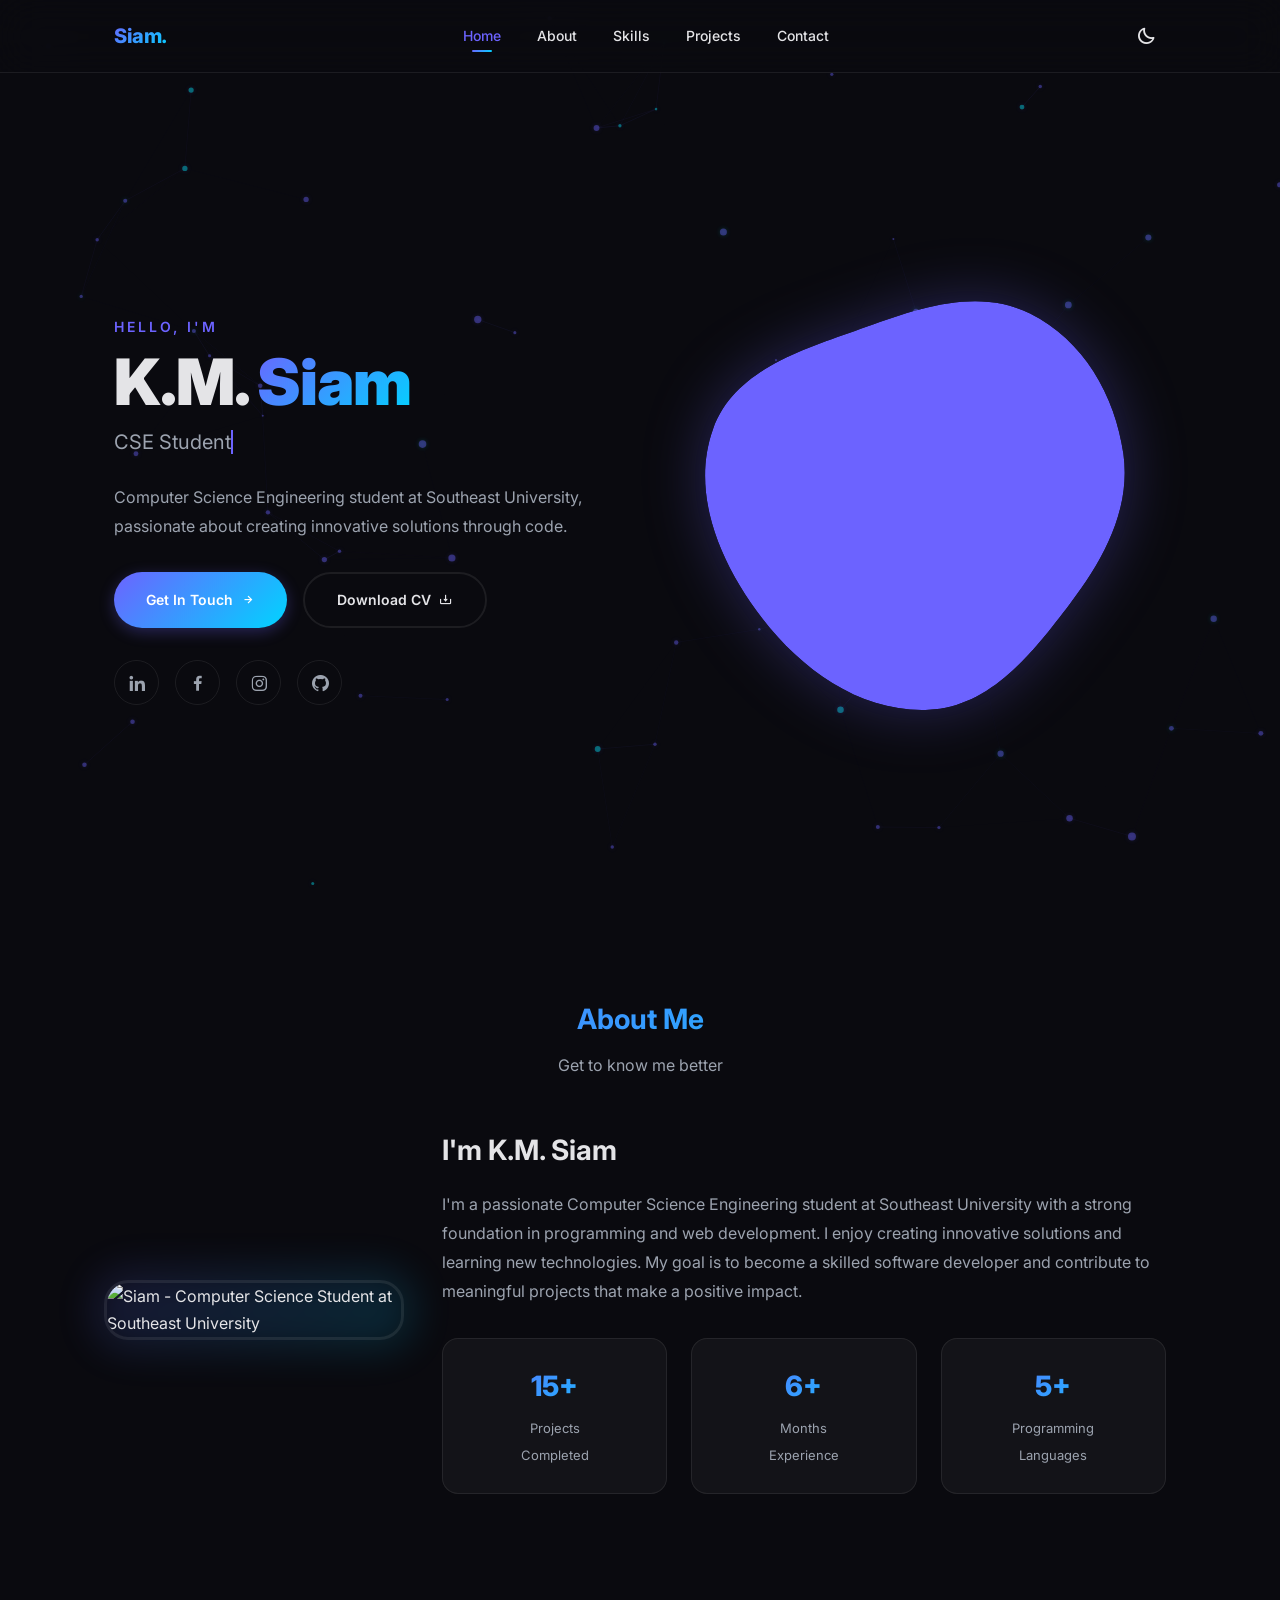
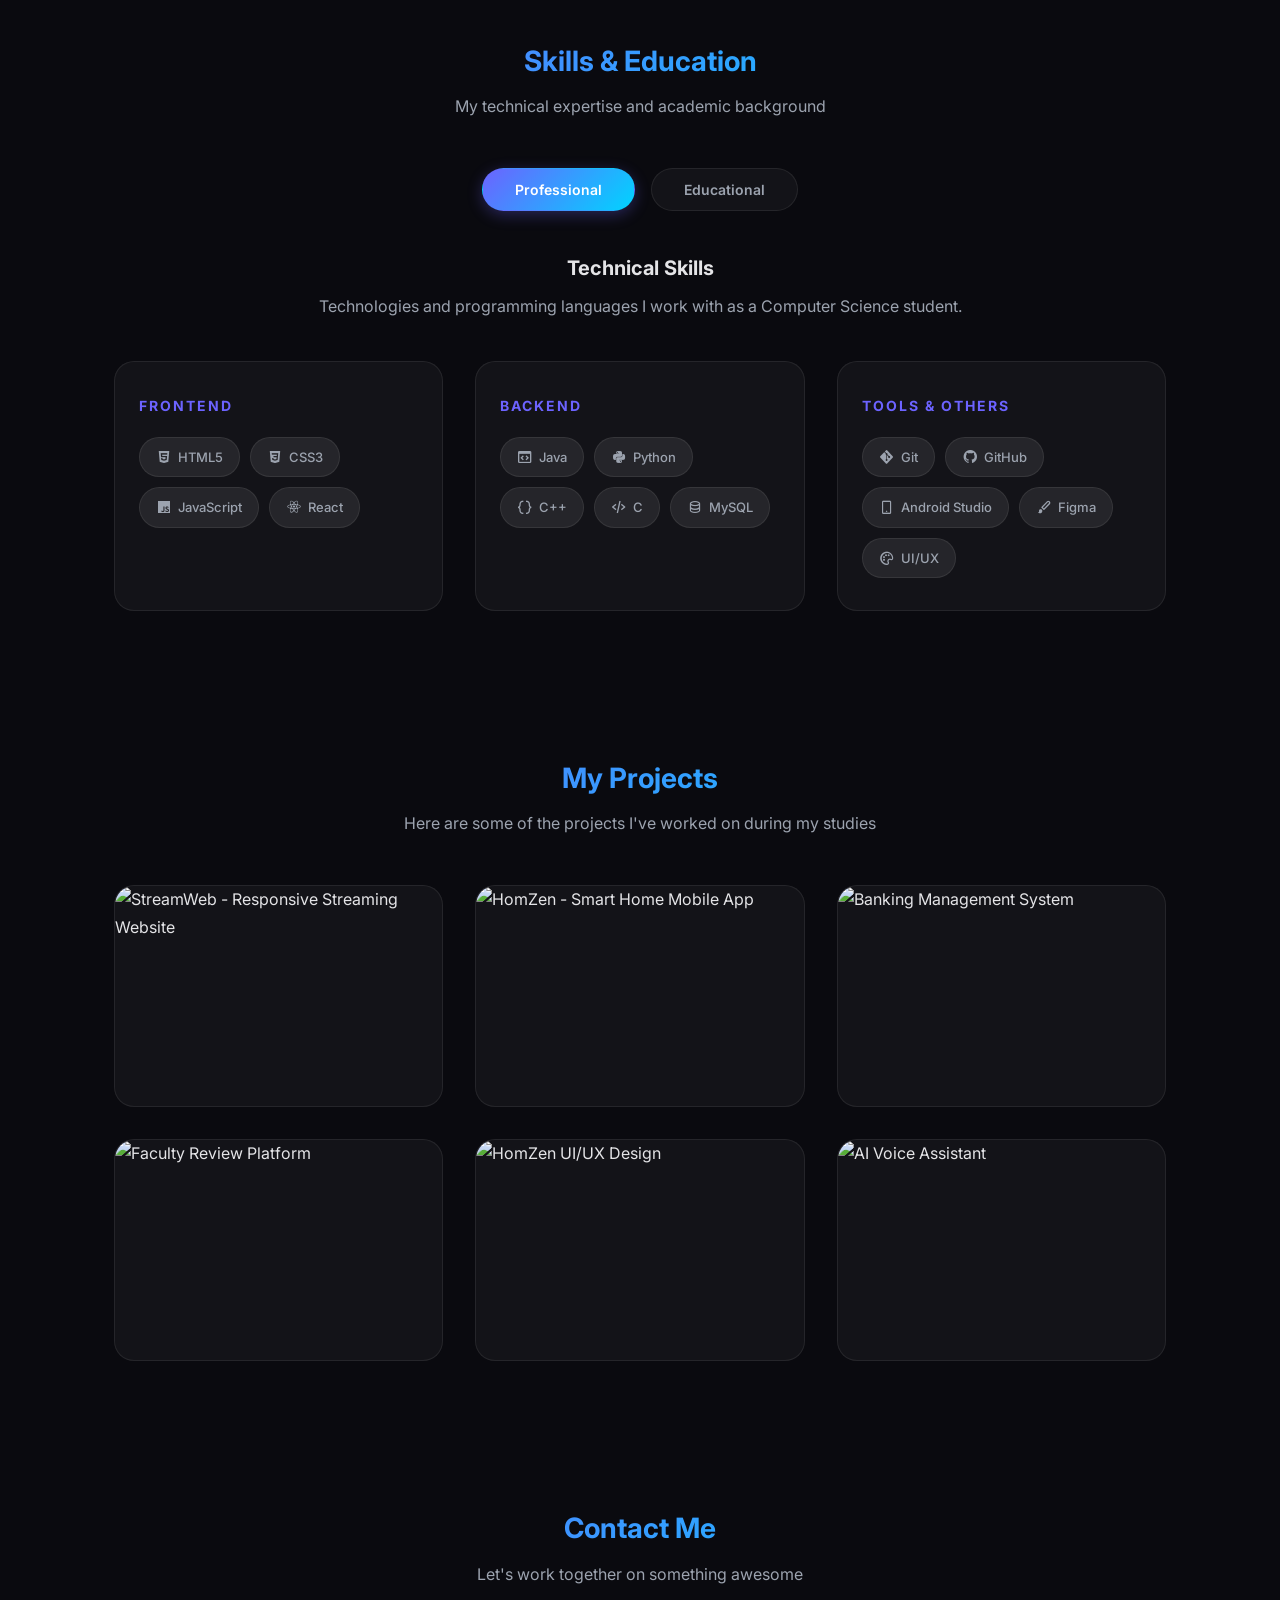
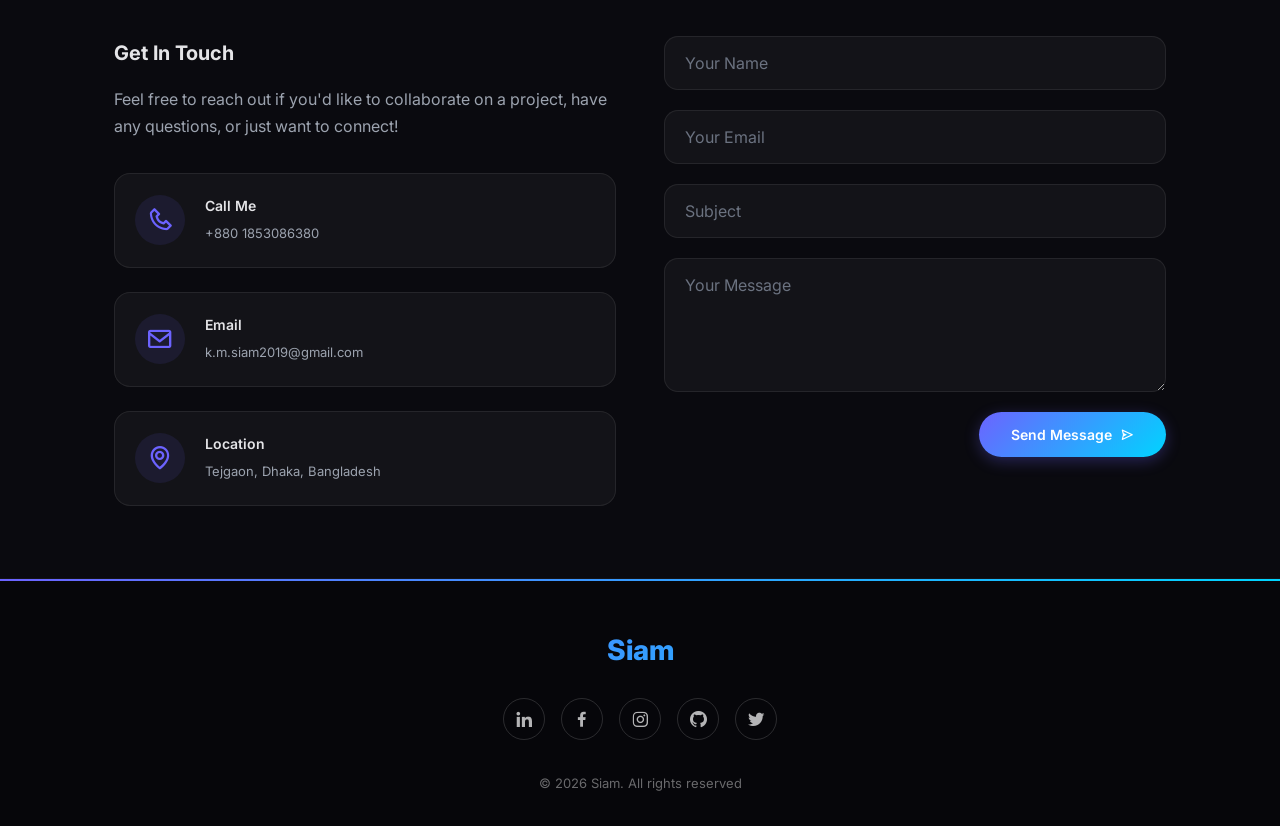
==== index.html @ 66463bcc "add the resume" ====
<!DOCTYPE html>
<html lang="en" data-theme="dark">
    <head>
        <meta charset="UTF-8">
        <meta name="viewport" content="width=device-width, initial-scale=1.0">
        <meta name="description" content="K.M. Siam - Computer Science Engineering student at Southeast University. Passionate about web development, programming, and creating innovative solutions.">
        <meta name="keywords" content="K.M. Siam, siam, Siam, KMSaim, kmsiam, km siam, k.m.siam, Computer Science, Web Developer, Student, Southeast University, Programming, Java, Python, JavaScript">
        <meta name="author" content="K.M. Siam">
        
        <!-- Open Graph Meta Tags -->
        <meta property="og:title" content="K.M. Siam - CSE Student & Web Developer Portfolio">
        <meta property="og:description" content="Computer Science Engineering student passionate about web development and programming">
        <meta property="og:type" content="website">
        
        <!-- Favicon -->
        <link rel="icon" type="image/x-icon" href="assets/img/favicon.ico">

        <link rel="stylesheet" href="assets/css/styles.css">

        <!-- =====BOX ICONS===== -->
        <link href='https://cdn.jsdelivr.net/npm/boxicons@2.0.5/css/boxicons.min.css' rel='stylesheet'>

        <title>K.M. Siam | Portfolio</title>
    </head>
    <body>
        <!--===== PRELOADER =====-->
        <div class="preloader" id="preloader">
            <div class="preloader__spinner"></div>
        </div>

        <!--===== PARTICLE BACKGROUND =====-->
        <canvas id="particles-canvas"></canvas>

        <!--===== HEADER =====-->
        <header class="l-header" id="header">
            <nav class="nav">
                <a href="#" class="nav__logo">Siam.</a>

                <div class="nav__menu" id="nav-menu">
                    <ul class="nav__list">
                        <li class="nav__item"><a href="#home" class="nav__link active-link">Home</a></li>
                        <li class="nav__item"><a href="#about" class="nav__link">About</a></li>
                        <li class="nav__item"><a href="#skills" class="nav__link">Skills</a></li>
                        <li class="nav__item"><a href="#work" class="nav__link">Projects</a></li>
                        <li class="nav__item"><a href="#contact" class="nav__link">Contact</a></li>
                    </ul>
                </div>

                <div class="nav__actions">
                    <button class="nav__theme-toggle" id="theme-toggle" aria-label="Toggle theme">
                        <i class='bx bx-moon' id="theme-icon"></i>
                    </button>
                    <div class="nav__toggle" id="nav-toggle">
                        <i class='bx bx-menu'></i>
                    </div>
                </div>
            </nav>
        </header>

        <main class="l-main">
            <!--===== HOME =====-->
            <section class="home" id="home">
                <div class="home__container">
                    <div class="home__data">
                        <span class="home__greeting">Hello, I'm</span>
                        <h1 class="home__title">K.M. <span class="home__title-color">Siam</span></h1>
                        <div class="home__typing-wrapper">
                            <span class="home__typing-text" id="typing-text"></span>
                        </div>
                        <p class="home__subtitle">Computer Science Engineering student at Southeast University, passionate about creating innovative solutions through code.</p>
                        
                        <div class="home__buttons">
                            <a href="#contact" class="button button--primary">Get In Touch <i class='bx bx-right-arrow-alt'></i></a>
                            <a href="assets/pdf/K.M.Siam_CV.pdf" class="button button--ghost" download>Download CV <i class='bx bx-download'></i></a>
                        </div>

                        <div class="home__social">
                            <a href="https://www.linkedin.com/in/km-siam-973723291/" target="_blank" rel="noopener noreferrer" class="home__social-icon" aria-label="LinkedIn"><i class='bx bxl-linkedin'></i></a>
                            <a href="https://www.facebook.com/share/1HGp73rfXc/" target="_blank" rel="noopener noreferrer" class="home__social-icon" aria-label="Facebook"><i class='bx bxl-facebook'></i></a>
                            <a href="https://www.instagram.com/k.m.siam15?igsh=bzZtbXlmZGlpeDF3" target="_blank" rel="noopener noreferrer" class="home__social-icon" aria-label="Instagram"><i class='bx bxl-instagram'></i></a>
                            <a href="https://github.com/KMSiam" target="_blank" rel="noopener noreferrer" class="home__social-icon" aria-label="GitHub"><i class='bx bxl-github'></i></a>
                        </div>
                    </div>

                    <div class="home__img">
                        <svg class="home__blob" viewBox="0 0 479 467" xmlns="http://www.w3.org/2000/svg" xmlns:xlink="http://www.w3.org/1999/xlink">
                            <mask id="mask0" mask-type="alpha">
                                <path d="M9.19024 145.964C34.0253 76.5814 114.865 54.7299 184.111 29.4823C245.804 6.98884 311.86 -14.9503 370.735 14.143C431.207 44.026 467.948 107.508 477.191 174.311C485.897 237.229 454.931 294.377 416.506 344.954C373.74 401.245 326.068 462.801 255.442 466.189C179.416 469.835 111.552 422.137 65.1576 361.805C17.4835 299.81 -17.1617 219.583 9.19024 145.964Z"/>
                            </mask>
                            <g mask="url(#mask0)">
                                <path d="M9.19024 145.964C34.0253 76.5814 114.865 54.7299 184.111 29.4823C245.804 6.98884 311.86 -14.9503 370.735 14.143C431.207 44.026 467.948 107.508 477.191 174.311C485.897 237.229 454.931 294.377 416.506 344.954C373.74 401.245 326.068 462.801 255.442 466.189C179.416 469.835 111.552 422.137 65.1576 361.805C17.4835 299.81 -17.1617 219.583 9.19024 145.964Z"/>
                                <image class="home__blob-img" x="50" y="60" href="assets/img/perfil.png"/>
                            </g>
                        </svg>
                    </div>
                </div>
            </section>

            <!--===== ABOUT =====-->
            <section class="about section" id="about">
                <div class="container">
                    <h2 class="section-title reveal">About Me</h2>
                    <p class="section-subtitle reveal">Get to know me better</p>

                    <div class="about__container">
                        <div class="about__img-wrapper reveal">
                            <img src="assets/img/about.jpg" alt="Siam - Computer Science Student at Southeast University">
                        </div>
                        
                        <div class="about__content reveal">
                            <h2 class="about__subtitle">I'm K.M. Siam</h2>
                            <p class="about__text">I'm a passionate Computer Science Engineering student at Southeast University with a strong foundation in programming and web development. I enjoy creating innovative solutions and learning new technologies. My goal is to become a skilled software developer and contribute to meaningful projects that make a positive impact.</p>
                            
                            <div class="about__info">
                                <div class="about__info-item">
                                    <span class="about__info-title" data-count="15">0</span>
                                    <span class="about__info-name">Projects<br>Completed</span>
                                </div>
                                <div class="about__info-item">
                                    <span class="about__info-title" data-count="6">0</span>
                                    <span class="about__info-name">Months<br>Experience</span>
                                </div>
                                <div class="about__info-item">
                                    <span class="about__info-title" data-count="5">0</span>
                                    <span class="about__info-name">Programming<br>Languages</span>
                                </div>
                            </div>
                        </div>                                   
                    </div>
                </div>
            </section>

            <!--===== SKILLS =====-->
            <section class="skills section" id="skills">
                <div class="container">
                    <h2 class="section-title reveal">Skills & Education</h2>
                    <p class="section-subtitle reveal">My technical expertise and academic background</p>

                    <div class="skills__tabs reveal">
                        <button class="skills__tab-button active" data-target="skills-content">Professional</button>
                        <button class="skills__tab-button" data-target="education-content">Educational</button>
                    </div>

                    <div class="skills__container">
                        <div id="skills-content" class="skills__content active">
                            <h3 class="skills__subtitle">Technical Skills</h3>
                            <p class="skills__text">Technologies and programming languages I work with as a Computer Science student.</p>
                            
                            <div class="skills__grid">
                                <div class="skills__category">
                                    <h3 class="skills__category-title">Frontend</h3>
                                    <div class="skills__list">
                                        <span class="skills__item"><i class='bx bxl-html5'></i>HTML5</span>
                                        <span class="skills__item"><i class='bx bxl-css3'></i>CSS3</span>
                                        <span class="skills__item"><i class='bx bxl-javascript'></i>JavaScript</span>
                                        <span class="skills__item"><i class='bx bxl-react'></i>React</span>
                                    </div>
                                </div>
                                
                                <div class="skills__category">
                                    <h3 class="skills__category-title">Backend</h3>
                                    <div class="skills__list">
                                        <span class="skills__item"><i class='bx bx-code-block'></i>Java</span>
                                        <span class="skills__item"><i class='bx bxl-python'></i>Python</span>
                                        <span class="skills__item"><i class='bx bx-code-curly'></i>C++</span>
                                        <span class="skills__item"><i class='bx bx-code-alt'></i>C</span>
                                        <span class="skills__item"><i class='bx bx-data'></i>MySQL</span>
                                    </div>
                                </div>
                                
                                <div class="skills__category">
                                    <h3 class="skills__category-title">Tools & Others</h3>
                                    <div class="skills__list">
                                        <span class="skills__item"><i class='bx bxl-git'></i>Git</span>
                                        <span class="skills__item"><i class='bx bxl-github'></i>GitHub</span>
                                        <span class="skills__item"><i class='bx bx-mobile-alt'></i>Android Studio</span>
                                        <span class="skills__item"><i class='bx bxs-paint'></i>Figma</span>
                                        <span class="skills__item"><i class='bx bx-palette'></i>UI/UX</span>
                                    </div>
                                </div>
                            </div>
                        </div>

                        <div id="education-content" class="skills__content">
                            <h3 class="skills__subtitle">Academic Excellence</h3>
                            <p class="skills__text">Educational achievements and academic milestones in Computer Science and Engineering.</p>
                            
                            <div class="education__content">
                                <h3 class="education__title">Bachelor of Science in Computer Science & Engineering</h3>
                                <span class="education__studies">Southeast University, Dhaka</span>
                                <span class="education__year">2023 - Present (Expected 2027)</span>
                                <p class="education__description">Pursuing comprehensive education in software engineering, algorithms, data structures, database systems, and artificial intelligence. Maintaining strong academic performance while actively engaging in programming competitions, hackathons, and collaborative software development projects. Specialized coursework includes Object-Oriented Programming, Web Technologies, Software Engineering, and Computer Networks.</p>
                            </div>
                            
                            <div class="education__content">
                                <h3 class="education__title">Higher Secondary School Certificate</h3>
                                <span class="education__studies">Barishal City College, Barishal</span>
                                <span class="education__year">2021 - 2022</span>
                                <p class="education__description">Successfully completed higher secondary education with distinction in Science Group, achieving excellent grades in Mathematics, Physics, and Chemistry. This strong foundation in analytical thinking and problem-solving prepared me for advanced studies in Computer Science and Engineering.</p>
                            </div>
                        </div>
                    </div>
                </div>
            </section>

            <!--===== PROJECTS =====-->
            <section class="work section" id="work">
                <div class="container">
                    <h2 class="section-title reveal">My Projects</h2>
                    <p class="section-subtitle reveal">Here are some of the projects I've worked on during my studies</p>

                    <div class="work__container">
                        <a href="https://kmsiam.github.io/StreamWeb/" target="_blank" rel="noopener noreferrer" class="work__card reveal">
                            <img src="https://res.cloudinary.com/dxqqwmklh/image/upload/v1774888632/StreamWeb_tgvvdk.png" alt="StreamWeb - Responsive Streaming Website" class="work__card-img">
                            <div class="work__card-overlay">
                                <h3 class="work__card-title">StreamWeb</h3>
                                <p class="work__card-desc">Responsive streaming website with modern UI</p>
                                <div class="work__card-tags">
                                    <span class="work__card-tag">HTML</span>
                                    <span class="work__card-tag">CSS</span>
                                    <span class="work__card-tag">JavaScript</span>
                                </div>
                            </div>
                        </a>

                        <a href="https://github.com/KMSiam/HomZen" target="_blank" rel="noopener noreferrer" class="work__card reveal">
                            <img src="https://res.cloudinary.com/dxqqwmklh/image/upload/v1774886628/HomZen_nd3cmw.png" alt="HomZen - Smart Home Mobile App" class="work__card-img">
                            <div class="work__card-overlay">
                                <h3 class="work__card-title">HomZen</h3>
                                <p class="work__card-desc">Smart home automation mobile application</p>
                                <div class="work__card-tags">
                                    <span class="work__card-tag">Android</span>
                                    <span class="work__card-tag">Java</span>
                                </div>
                            </div>
                        </a>

                        <a href="https://github.com/KMSiam/Banking-system-" target="_blank" rel="noopener noreferrer" class="work__card reveal">
                            <img src="https://res.cloudinary.com/dxqqwmklh/image/upload/v1774889377/MobileBanking_kb0ngz.png" alt="Banking Management System" class="work__card-img">
                            <div class="work__card-overlay">
                                <h3 class="work__card-title">Banking System</h3>
                                <p class="work__card-desc">Mobile banking management system</p>
                                <div class="work__card-tags">
                                    <span class="work__card-tag">Java</span>
                                    <span class="work__card-tag">OOP</span>
                                </div>
                            </div>
                        </a>

                        <a href="https://facultyreview-bd.vercel.app/" target="_blank" rel="noopener noreferrer" class="work__card reveal">
                            <img src="https://res.cloudinary.com/dxqqwmklh/image/upload/v1774890008/FacultyReview_l7uds9.png" alt="Faculty Review Platform" class="work__card-img">
                            <div class="work__card-overlay">
                                <h3 class="work__card-title">Faculty Review</h3>
                                <p class="work__card-desc">Full-stack faculty review platform</p>
                                <div class="work__card-tags">
                                    <span class="work__card-tag">React</span>
                                    <span class="work__card-tag">Node.js</span>
                                    <span class="work__card-tag">MongoDB</span>
                                </div>
                            </div>
                        </a>

                        <a href="https://www.figma.com/community/file/1565414662140521763" target="_blank" rel="noopener noreferrer" class="work__card reveal">
                            <img src="https://res.cloudinary.com/dxqqwmklh/image/upload/v1774890397/HomZenFigma_gkylrm.png" alt="HomZen UI/UX Design" class="work__card-img">
                            <div class="work__card-overlay">
                                <h3 class="work__card-title">HomZen UI Design</h3>
                                <p class="work__card-desc">Complete UI/UX design for HomZen app</p>
                                <div class="work__card-tags">
                                    <span class="work__card-tag">Figma</span>
                                    <span class="work__card-tag">UI/UX</span>
                                </div>
                            </div>
                        </a>

                        <a href="https://github.com/KMSiam/Local-Voice-Assistant" target="_blank" rel="noopener noreferrer" class="work__card reveal">
                            <img src="https://res.cloudinary.com/dxqqwmklh/image/upload/v1774890624/AIVoiceAssistant_pujama.jpg" alt="AI Voice Assistant" class="work__card-img">
                            <div class="work__card-overlay">
                                <h3 class="work__card-title">AI Voice Assistant</h3>
                                <p class="work__card-desc">Local AI-powered voice assistant</p>
                                <div class="work__card-tags">
                                    <span class="work__card-tag">Python</span>
                                    <span class="work__card-tag">AI</span>
                                </div>
                            </div>
                        </a>
                    </div>
                </div>
            </section>

            <!--===== CONTACT =====-->
            <section class="contact section" id="contact">
                <div class="container">
                    <h2 class="section-title reveal">Contact Me</h2>
                    <p class="section-subtitle reveal">Let's work together on something awesome</p>

                    <div class="contact__container">
                        <div class="reveal">
                            <h3 class="contact__subtitle">Get In Touch</h3>
                            <p class="contact__text">Feel free to reach out if you'd like to collaborate on a project, have any questions, or just want to connect!</p>
                            
                            <div class="contact__information">
                                <div class="contact__info-item">
                                    <div class="contact__icon-box">
                                        <i class='bx bx-phone contact__icon'></i>
                                    </div>
                                    <div>
                                        <h4 class="contact__info-title">Call Me</h4>
                                        <span class="contact__info-subtitle">+880 1853086380</span>
                                    </div>
                                </div>
                                
                                <div class="contact__info-item">
                                    <div class="contact__icon-box">
                                        <i class='bx bx-envelope contact__icon'></i>
                                    </div>
                                    <div>
                                        <h4 class="contact__info-title">Email</h4>
                                        <span class="contact__info-subtitle">k.m.siam2019@gmail.com</span>
                                    </div>
                                </div>
                    
                                <div class="contact__info-item">
                                    <div class="contact__icon-box">
                                        <i class='bx bx-map contact__icon'></i>
                                    </div>
                                    <div>
                                        <h4 class="contact__info-title">Location</h4>
                                        <span class="contact__info-subtitle">Tejgaon, Dhaka, Bangladesh</span>
                                    </div>
                                </div>
                            </div>
                        </div>
                        
                        <form action="https://formspree.io/f/xovkboye" method="POST" class="contact__form reveal">
                            <input type="text" name="name" placeholder="Your Name" class="contact__input" required>
                            <input type="email" name="email" placeholder="Your Email" class="contact__input" required>
                            <input type="text" name="subject" placeholder="Subject" class="contact__input" required>
                            <textarea name="message" rows="5" placeholder="Your Message" class="contact__input" required></textarea>
                            <button type="submit" class="contact__button button button--primary">Send Message <i class='bx bx-send'></i></button>
                        </form>
                    </div>
                </div>
            </section>
        </main>

        <!--===== FOOTER =====-->
        <footer class="footer">
            <div class="container">
                <p class="footer__title">Siam</p>
                <div class="footer__social">
                    <a href="https://www.linkedin.com/in/km-siam-973723291/" target="_blank" rel="noopener noreferrer" class="footer__icon" aria-label="LinkedIn"><i class='bx bxl-linkedin'></i></a>
                    <a href="https://www.facebook.com/share/1HGp73rfXc/" target="_blank" rel="noopener noreferrer" class="footer__icon" aria-label="Facebook"><i class='bx bxl-facebook'></i></a>
                    <a href="https://www.instagram.com/k.m.siam15?igsh=bzZtbXlmZGlpeDF3" target="_blank" rel="noopener noreferrer" class="footer__icon" aria-label="Instagram"><i class='bx bxl-instagram'></i></a>
                    <a href="https://github.com/KMSiam" target="_blank" rel="noopener noreferrer" class="footer__icon" aria-label="GitHub"><i class='bx bxl-github'></i></a>
                    <a href="https://x.com/KMSiam15?t=6vihQMC3jS92u46eRVLMtg&s=09" target="_blank" rel="noopener noreferrer" class="footer__icon" aria-label="Twitter"><i class='bx bxl-twitter'></i></a>
                </div>
                <p class="footer__copy">&#169; 2026 Siam. All rights reserved</p>
            </div>
        </footer>

        <!--===== SCROLL TO TOP =====-->
        <button class="scroll-top" id="scroll-top" aria-label="Scroll to top">
            <i class='bx bx-up-arrow-alt'></i>
        </button>

        <!--===== MAIN JS =====-->
        <script src="assets/js/main.js"></script>
    </body>
</html>
---- assets/css/styles.css ----
/*===== GOOGLE FONTS =====*/
@import url("https://fonts.googleapis.com/css2?family=Inter:wght@300;400;500;600;700;800;900&display=swap");

/*===== VARIABLES CSS =====*/
:root {
  --header-height: 3.5rem;

  /* ===== Dark Theme (Default) ===== */
  --bg-primary: #0a0a0f;
  --bg-secondary: #12121a;
  --bg-card: rgba(255, 255, 255, 0.04);
  --bg-card-hover: rgba(255, 255, 255, 0.08);
  --bg-input: rgba(255, 255, 255, 0.06);
  --border-color: rgba(255, 255, 255, 0.08);
  --border-color-hover: rgba(108, 99, 255, 0.4);

  --text-primary: #e4e4e7;
  --text-secondary: #9ca3af;
  --text-muted: #6b7280;

  --accent-primary: #6c63ff;
  --accent-primary-rgb: 108, 99, 255;
  --accent-secondary: #00d4ff;
  --accent-secondary-rgb: 0, 212, 255;
  --accent-gradient: linear-gradient(135deg, #6c63ff 0%, #00d4ff 100%);

  --header-bg: rgba(10, 10, 15, 0.8);
  --shadow-card: 0 8px 32px rgba(0, 0, 0, 0.3);
  --shadow-glow: 0 0 20px rgba(108, 99, 255, 0.15);
  --nav-link-color: #e4e4e7;
  --footer-bg: #06060a;

  /* ===== Typography ===== */
  --body-font: "Inter", sans-serif;
  --big-font-size: 2.5rem;
  --h1-font-size: 2rem;
  --h2-font-size: 1.5rem;
  --h3-font-size: 1.125rem;
  --normal-font-size: 0.938rem;
  --small-font-size: 0.813rem;
  --smaller-font-size: 0.75rem;

  /* ===== Spacing ===== */
  --mb-1: 0.5rem;
  --mb-2: 1rem;
  --mb-3: 1.5rem;
  --mb-4: 2rem;
  --mb-5: 2.5rem;
  --mb-6: 3rem;

  /* ===== Z-index ===== */
  --z-back: -10;
  --z-fixed: 100;
  --z-modal: 200;
}

/* ===== Light Theme ===== */
[data-theme="light"] {
  --bg-primary: #f8f9fc;
  --bg-secondary: #ffffff;
  --bg-card: rgba(0, 0, 0, 0.03);
  --bg-card-hover: rgba(0, 0, 0, 0.06);
  --bg-input: rgba(0, 0, 0, 0.04);
  --border-color: rgba(0, 0, 0, 0.08);
  --border-color-hover: rgba(108, 99, 255, 0.3);

  --text-primary: #1a1a2e;
  --text-secondary: #4b5563;
  --text-muted: #9ca3af;

  --header-bg: rgba(248, 249, 252, 0.85);
  --shadow-card: 0 8px 32px rgba(0, 0, 0, 0.08);
  --shadow-glow: 0 0 20px rgba(108, 99, 255, 0.1);
  --nav-link-color: #1a1a2e;
  --footer-bg: #1a1a2e;
}

@media screen and (min-width: 968px) {
  :root {
    --big-font-size: 4rem;
    --h1-font-size: 2.5rem;
    --h2-font-size: 1.75rem;
    --h3-font-size: 1.25rem;
    --normal-font-size: 1rem;
    --small-font-size: 0.875rem;
    --smaller-font-size: 0.813rem;
  }
}

/*===== BASE =====*/
*,
*::before,
*::after {
  box-sizing: border-box;
  margin: 0;
  padding: 0;
}

html {
  scroll-behavior: smooth;
}

body {
  font-family: var(--body-font);
  font-size: var(--normal-font-size);
  background-color: var(--bg-primary);
  color: var(--text-primary);
  line-height: 1.7;
  transition: background-color 0.4s ease, color 0.4s ease;
  overflow-x: hidden;
}

h1, h2, h3, h4, p {
  margin: 0;
}

ul {
  margin: 0;
  padding: 0;
  list-style: none;
}

a {
  text-decoration: none;
  color: inherit;
}

img {
  max-width: 100%;
  height: auto;
  display: block;
}

button {
  font-family: var(--body-font);
}

/* ===== Custom Scrollbar ===== */
::-webkit-scrollbar {
  width: 8px;
}
::-webkit-scrollbar-track {
  background: var(--bg-primary);
}
::-webkit-scrollbar-thumb {
  background: var(--accent-primary);
  border-radius: 4px;
}
::-webkit-scrollbar-thumb:hover {
  background: var(--accent-secondary);
}

/*===== PRELOADER =====*/
.preloader {
  position: fixed;
  top: 0;
  left: 0;
  width: 100%;
  height: 100%;
  background: var(--bg-primary);
  display: flex;
  align-items: center;
  justify-content: center;
  z-index: 9999;
  transition: opacity 0.6s ease, visibility 0.6s ease;
}
.preloader.loaded {
  opacity: 0;
  visibility: hidden;
}
.preloader__spinner {
  width: 50px;
  height: 50px;
  border: 3px solid var(--border-color);
  border-top-color: var(--accent-primary);
  border-radius: 50%;
  animation: spin 0.8s linear infinite;
}
@keyframes spin {
  to { transform: rotate(360deg); }
}

/*===== PARTICLE CANVAS =====*/
#particles-canvas {
  position: fixed;
  top: 0;
  left: 0;
  width: 100%;
  height: 100%;
  z-index: 0;
  pointer-events: none;
}

/*===== LAYOUT =====*/
.container {
  max-width: 1100px;
  margin: 0 auto;
  padding: 0 1.5rem;
}

.section {
  padding: 5rem 0 3rem;
  position: relative;
  z-index: 1;
}

.section-title {
  font-size: var(--h2-font-size);
  font-weight: 700;
  text-align: center;
  margin-bottom: 0.5rem;
  background: var(--accent-gradient);
  -webkit-background-clip: text;
  -webkit-text-fill-color: transparent;
  background-clip: text;
}

.section-subtitle {
  text-align: center;
  color: var(--text-secondary);
  font-size: var(--normal-font-size);
  margin-bottom: var(--mb-6);
}

/*===== HEADER =====*/
.l-header {
  width: 100%;
  position: fixed;
  top: 0;
  left: 0;
  z-index: var(--z-fixed);
  background: var(--header-bg);
  backdrop-filter: blur(20px);
  -webkit-backdrop-filter: blur(20px);
  border-bottom: 1px solid var(--border-color);
  transition: background 0.4s ease, border-color 0.4s ease, box-shadow 0.4s ease;
}
.l-header.scroll-header {
  box-shadow: var(--shadow-card);
}

.nav {
  height: var(--header-height);
  display: flex;
  justify-content: space-between;
  align-items: center;
  max-width: 1100px;
  margin: 0 auto;
  padding: 0 1.5rem;
}

.nav__logo {
  font-size: 1.25rem;
  font-weight: 800;
  background: var(--accent-gradient);
  -webkit-background-clip: text;
  -webkit-text-fill-color: transparent;
  background-clip: text;
  letter-spacing: -0.5px;
}

.nav__actions {
  display: flex;
  align-items: center;
  gap: 0.5rem;
}

.nav__theme-toggle {
  background: none;
  border: none;
  color: var(--text-primary);
  font-size: 1.25rem;
  cursor: pointer;
  width: 40px;
  height: 40px;
  display: flex;
  align-items: center;
  justify-content: center;
  border-radius: 50%;
  transition: all 0.3s ease;
}
.nav__theme-toggle:hover {
  background: var(--bg-card-hover);
  color: var(--accent-primary);
}

.nav__toggle {
  color: var(--text-primary);
  font-size: 1.5rem;
  cursor: pointer;
  display: none;
  width: 40px;
  height: 40px;
  align-items: center;
  justify-content: center;
  border-radius: 50%;
  transition: all 0.3s ease;
}
.nav__toggle:hover {
  background: var(--bg-card-hover);
}

@media screen and (max-width: 767px) {
  .nav__toggle {
    display: flex;
  }
  .nav__menu {
    position: fixed;
    top: 0;
    right: -100%;
    width: 75%;
    max-width: 320px;
    height: 100vh;
    padding: 5rem 2rem 2rem;
    background: var(--bg-secondary);
    border-left: 1px solid var(--border-color);
    backdrop-filter: blur(20px);
    -webkit-backdrop-filter: blur(20px);
    transition: right 0.4s cubic-bezier(0.4, 0, 0.2, 1);
    z-index: var(--z-modal);
    box-shadow: -10px 0 40px rgba(0, 0, 0, 0.3);
  }
  .nav__menu.show {
    right: 0;
  }
  .nav__item {
    margin-bottom: var(--mb-4);
  }
  .nav__link {
    font-size: 1.1rem;
  }

  /* Overlay when menu is open */
  .nav__menu::before {
    content: '';
    position: fixed;
    top: 0;
    left: -100vw;
    width: 100vw;
    height: 100vh;
    background: rgba(0,0,0,0.5);
    opacity: 0;
    transition: opacity 0.4s ease;
    pointer-events: none;
  }
  .nav__menu.show::before {
    opacity: 1;
    pointer-events: auto;
  }
}

.nav__list {
  display: flex;
  gap: 0.25rem;
}

@media screen and (max-width: 767px) {
  .nav__list {
    flex-direction: column;
    gap: 0;
  }
}

.nav__link {
  color: var(--nav-link-color);
  font-weight: 500;
  font-size: var(--small-font-size);
  padding: 0.5rem 1rem;
  border-radius: 0.5rem;
  transition: all 0.3s ease;
  position: relative;
}
.nav__link:hover,
.nav__link.active-link {
  color: var(--accent-primary);
}

.nav__link.active-link::after {
  content: '';
  position: absolute;
  bottom: 0;
  left: 50%;
  transform: translateX(-50%);
  width: 20px;
  height: 2px;
  background: var(--accent-gradient);
  border-radius: 1px;
}

@media screen and (max-width: 767px) {
  .nav__link.active-link::after {
    left: 1rem;
    transform: none;
    bottom: auto;
    top: 50%;
    width: 3px;
    height: 20px;
    transform: translateY(-50%);
    left: 0;
  }
}

/*===== HOME =====*/
.home {
  min-height: 100vh;
  display: flex;
  align-items: center;
  padding-top: calc(var(--header-height) + 2rem);
  position: relative;
  z-index: 1;
}

.home__container {
  display: grid;
  grid-template-columns: 1fr;
  gap: 3rem;
  align-items: center;
  max-width: 1100px;
  margin: 0 auto;
  padding: 0 1.5rem;
  width: 100%;
}

.home__data {
  text-align: center;
  order: 2;
}

.home__greeting {
  font-size: var(--small-font-size);
  font-weight: 600;
  color: var(--accent-primary);
  text-transform: uppercase;
  letter-spacing: 3px;
  margin-bottom: var(--mb-1);
  display: block;
}

.home__title {
  font-size: var(--big-font-size);
  font-weight: 900;
  line-height: 1.1;
  margin-bottom: var(--mb-1);
  letter-spacing: -1px;
}

.home__title-color {
  background: var(--accent-gradient);
  -webkit-background-clip: text;
  -webkit-text-fill-color: transparent;
  background-clip: text;
}

.home__typing-wrapper {
  font-size: var(--h3-font-size);
  color: var(--text-secondary);
  margin-bottom: var(--mb-3);
  min-height: 2rem;
}

.home__typing-text {
  border-right: 2px solid var(--accent-primary);
  animation: blink 0.7s step-end infinite;
}

@keyframes blink {
  50% { border-color: transparent; }
}

.home__subtitle {
  font-size: var(--normal-font-size);
  color: var(--text-secondary);
  margin-bottom: var(--mb-4);
  max-width: 500px;
  margin-left: auto;
  margin-right: auto;
  line-height: 1.8;
}

.home__buttons {
  display: flex;
  flex-wrap: wrap;
  gap: 1rem;
  justify-content: center;
  margin-bottom: var(--mb-4);
}

.home__social {
  display: flex;
  justify-content: center;
  gap: 1rem;
  order: 3;
}

.home__social-icon {
  width: 45px;
  height: 45px;
  display: flex;
  align-items: center;
  justify-content: center;
  border-radius: 50%;
  border: 1px solid var(--border-color);
  color: var(--text-secondary);
  font-size: 1.25rem;
  transition: all 0.3s ease;
}
.home__social-icon:hover {
  border-color: var(--accent-primary);
  color: var(--accent-primary);
  transform: translateY(-3px);
  box-shadow: 0 0 20px rgba(var(--accent-primary-rgb), 0.3);
}

.home__img {
  justify-self: center;
  order: 1;
  width: 280px;
}

.home__blob {
  fill: var(--accent-primary);
  filter: drop-shadow(0 0 30px rgba(var(--accent-primary-rgb), 0.3));
  animation: float 6s ease-in-out infinite;
}

@keyframes float {
  0%, 100% { transform: translateY(0); }
  50% { transform: translateY(-15px); }
}

.home__blob-img {
  width: 360px;
}

/*===== BUTTONS =====*/
.button {
  display: inline-flex;
  align-items: center;
  gap: 0.5rem;
  padding: 0.875rem 2rem;
  border-radius: 50px;
  font-weight: 600;
  font-size: var(--small-font-size);
  transition: all 0.3s ease;
  cursor: pointer;
  border: none;
  position: relative;
  overflow: hidden;
}

.button--primary {
  background: var(--accent-gradient);
  color: #fff;
  box-shadow: 0 4px 15px rgba(var(--accent-primary-rgb), 0.3);
}
.button--primary:hover {
  transform: translateY(-2px);
  box-shadow: 0 8px 25px rgba(var(--accent-primary-rgb), 0.4);
}

.button--ghost {
  background: transparent;
  border: 2px solid var(--border-color);
  color: var(--text-primary);
}
.button--ghost:hover {
  border-color: var(--accent-primary);
  color: var(--accent-primary);
  transform: translateY(-2px);
}

/*===== ABOUT =====*/
.about__container {
  display: grid;
  grid-template-columns: 1fr;
  gap: 3rem;
  align-items: center;
  text-align: center;
}

.about__img-wrapper {
  justify-self: center;
  position: relative;
}

.about__img-wrapper img {
  width: 280px;
  border-radius: 1.5rem;
  border: 3px solid var(--border-color);
  transition: all 0.4s ease;
}
.about__img-wrapper img:hover {
  border-color: var(--accent-primary);
  transform: translateY(-5px);
  box-shadow: 0 20px 40px rgba(var(--accent-primary-rgb), 0.15);
}

/* Decorative glow behind about image */
.about__img-wrapper::before {
  content: '';
  position: absolute;
  top: -10px;
  left: -10px;
  right: -10px;
  bottom: -10px;
  background: var(--accent-gradient);
  border-radius: 2rem;
  z-index: -1;
  opacity: 0.15;
  filter: blur(20px);
}

.about__content {
  text-align: center;
}

.about__subtitle {
  font-size: var(--h2-font-size);
  font-weight: 700;
  margin-bottom: var(--mb-2);
  color: var(--text-primary);
}

.about__text {
  color: var(--text-secondary);
  line-height: 1.8;
  margin-bottom: var(--mb-4);
}

.about__info {
  display: grid;
  grid-template-columns: repeat(3, 1fr);
  gap: 1.5rem;
  margin-top: var(--mb-4);
}

.about__info-item {
  text-align: center;
  padding: 1.5rem 1rem;
  background: var(--bg-card);
  border: 1px solid var(--border-color);
  border-radius: 1rem;
  transition: all 0.3s ease;
}
.about__info-item:hover {
  border-color: var(--accent-primary);
  transform: translateY(-3px);
  box-shadow: var(--shadow-glow);
}

.about__info-title {
  font-size: var(--h2-font-size);
  font-weight: 800;
  background: var(--accent-gradient);
  -webkit-background-clip: text;
  -webkit-text-fill-color: transparent;
  background-clip: text;
  display: block;
  margin-bottom: 0.25rem;
}

.about__info-name {
  font-size: var(--smaller-font-size);
  color: var(--text-secondary);
  line-height: 1.4;
}

/*===== SKILLS =====*/
.skills__tabs {
  display: flex;
  justify-content: center;
  gap: 1rem;
  margin-bottom: var(--mb-5);
}

.skills__tab-button {
  padding: 0.75rem 2rem;
  background: var(--bg-card);
  border: 1px solid var(--border-color);
  color: var(--text-secondary);
  cursor: pointer;
  border-radius: 50px;
  font-weight: 600;
  font-size: var(--small-font-size);
  transition: all 0.3s ease;
}
.skills__tab-button.active,
.skills__tab-button:hover {
  background: var(--accent-gradient);
  border-color: transparent;
  color: #fff;
  box-shadow: 0 4px 15px rgba(var(--accent-primary-rgb), 0.3);
}

.skills__content {
  display: none;
  animation: fadeIn 0.5s ease;
}
.skills__content.active {
  display: block;
}

@keyframes fadeIn {
  from { opacity: 0; transform: translateY(10px); }
  to { opacity: 1; transform: translateY(0); }
}

.skills__subtitle {
  text-align: center;
  font-size: var(--h3-font-size);
  font-weight: 700;
  margin-bottom: var(--mb-1);
  color: var(--text-primary);
}

.skills__text {
  text-align: center;
  color: var(--text-secondary);
  margin-bottom: var(--mb-5);
}

.skills__grid {
  display: grid;
  grid-template-columns: repeat(3, 1fr);
  gap: 2rem;
}

.skills__category {
  background: var(--bg-card);
  border: 1px solid var(--border-color);
  border-radius: 1.25rem;
  padding: 2rem 1.5rem;
  transition: all 0.3s ease;
}
.skills__category:hover {
  border-color: var(--border-color-hover);
  transform: translateY(-5px);
  box-shadow: var(--shadow-glow);
}

.skills__category-title {
  font-size: var(--small-font-size);
  font-weight: 700;
  color: var(--accent-primary);
  margin-bottom: 1.25rem;
  text-transform: uppercase;
  letter-spacing: 2px;
}

.skills__list {
  display: flex;
  flex-wrap: wrap;
  gap: 0.625rem;
}

.skills__item {
  display: inline-flex;
  align-items: center;
  gap: 0.375rem;
  padding: 0.5rem 1rem;
  background: var(--bg-card-hover);
  border: 1px solid var(--border-color);
  border-radius: 50px;
  font-size: var(--smaller-font-size);
  font-weight: 500;
  color: var(--text-secondary);
  transition: all 0.3s ease;
}
.skills__item:hover {
  background: var(--accent-primary);
  border-color: var(--accent-primary);
  color: #fff;
  transform: translateY(-2px);
  box-shadow: 0 4px 12px rgba(var(--accent-primary-rgb), 0.3);
}
.skills__item i {
  font-size: 1rem;
}

/*===== EDUCATION =====*/
.education__content {
  position: relative;
  padding-left: 2rem;
  margin-bottom: 2.5rem;
  border-left: 2px solid var(--border-color);
  transition: border-color 0.3s ease;
}
.education__content:hover {
  border-left-color: var(--accent-primary);
}
.education__content::before {
  content: '';
  position: absolute;
  left: -7px;
  top: 0;
  width: 12px;
  height: 12px;
  background: var(--accent-gradient);
  border-radius: 50%;
  box-shadow: 0 0 10px rgba(var(--accent-primary-rgb), 0.4);
}

.education__title {
  font-size: var(--h3-font-size);
  font-weight: 700;
  color: var(--text-primary);
  margin-bottom: 0.375rem;
}

.education__studies {
  font-size: var(--normal-font-size);
  color: var(--accent-primary);
  font-weight: 600;
  display: block;
  margin-bottom: 0.25rem;
}

.education__year {
  font-size: var(--smaller-font-size);
  color: var(--text-muted);
  font-weight: 500;
  display: block;
  margin-bottom: 0.75rem;
}

.education__description {
  font-size: var(--small-font-size);
  color: var(--text-secondary);
  line-height: 1.7;
}

/*===== PROJECTS / WORK =====*/
.work__description {
  text-align: center;
  color: var(--text-secondary);
  margin-bottom: var(--mb-5);
}

.work__container {
  display: grid;
  grid-template-columns: 1fr;
  gap: 2rem;
}

.work__card {
  position: relative;
  border-radius: 1.25rem;
  overflow: hidden;
  border: 1px solid var(--border-color);
  background: var(--bg-card);
  transition: all 0.4s ease;
  display: block;
}
.work__card:hover {
  border-color: var(--border-color-hover);
  transform: translateY(-8px);
  box-shadow: var(--shadow-glow);
}

.work__card-img {
  width: 100%;
  height: 220px;
  object-fit: cover;
  transition: transform 0.6s ease;
}
.work__card:hover .work__card-img {
  transform: scale(1.05);
}

.work__card-overlay {
  position: absolute;
  bottom: 0;
  left: 0;
  right: 0;
  padding: 1.5rem;
  background: linear-gradient(transparent, rgba(0, 0, 0, 0.85));
  transform: translateY(100%);
  transition: transform 0.4s ease;
}
.work__card:hover .work__card-overlay {
  transform: translateY(0);
}

.work__card-title {
  font-size: var(--normal-font-size);
  font-weight: 700;
  color: #fff;
  margin-bottom: 0.25rem;
}

.work__card-desc {
  font-size: var(--smaller-font-size);
  color: rgba(255, 255, 255, 0.7);
  margin-bottom: 0.75rem;
}

.work__card-tags {
  display: flex;
  flex-wrap: wrap;
  gap: 0.375rem;
}

.work__card-tag {
  font-size: 0.625rem;
  padding: 0.25rem 0.625rem;
  background: rgba(108, 99, 255, 0.3);
  color: #fff;
  border-radius: 50px;
  font-weight: 600;
  text-transform: uppercase;
  letter-spacing: 0.5px;
}

/*===== CONTACT =====*/
.contact__container {
  display: grid;
  grid-template-columns: 1fr;
  gap: 3rem;
}

.contact__subtitle {
  font-size: var(--h3-font-size);
  font-weight: 700;
  color: var(--text-primary);
  margin-bottom: var(--mb-2);
}

.contact__text {
  color: var(--text-secondary);
  margin-bottom: var(--mb-4);
}

.contact__info-item {
  display: flex;
  align-items: center;
  gap: 1.25rem;
  margin-bottom: var(--mb-3);
  padding: 1.25rem;
  background: var(--bg-card);
  border: 1px solid var(--border-color);
  border-radius: 1rem;
  transition: all 0.3s ease;
}
.contact__info-item:hover {
  border-color: var(--border-color-hover);
  transform: translateX(5px);
}

.contact__icon-box {
  width: 50px;
  height: 50px;
  display: flex;
  align-items: center;
  justify-content: center;
  background: rgba(var(--accent-primary-rgb), 0.1);
  border-radius: 50%;
  flex-shrink: 0;
  transition: all 0.3s ease;
}

.contact__icon {
  font-size: 1.75rem;
  color: var(--accent-primary);
  width: 100%;
  height: 100%;
  display: flex !important;
  align-items: center !important;
  justify-content: center !important;
  margin: 0 !important;
  padding: 0 !important;
  line-height: 0 !important;
}

.contact__icon-box:hover {
  background: rgba(var(--accent-primary-rgb), 0.2);
  transform: scale(1.1);
}

.contact__info-title {
  font-size: var(--small-font-size);
  font-weight: 600;
  color: var(--text-primary);
  margin-bottom: 0.125rem;
}

.contact__info-subtitle {
  font-size: var(--smaller-font-size);
  color: var(--text-secondary);
}

.contact__form {
  display: flex;
  flex-direction: column;
  gap: 1.25rem;
}

.contact__input-group {
  position: relative;
}

.contact__input {
  width: 100%;
  padding: 1rem 1.25rem;
  background: var(--bg-card);
  border: 1px solid var(--border-color);
  border-radius: 0.875rem;
  color: var(--text-primary);
  font-size: var(--normal-font-size);
  font-family: var(--body-font);
  outline: none;
  transition: all 0.3s ease;
  resize: vertical;
}
.contact__input::placeholder {
  color: var(--text-muted);
}
.contact__input:focus {
  border-color: var(--accent-primary);
  box-shadow: 0 0 0 3px rgba(var(--accent-primary-rgb), 0.1);
}

.contact__button {
  align-self: flex-end;
}

/*===== FOOTER =====*/
.footer {
  background: var(--footer-bg);
  color: #fff;
  text-align: center;
  padding: 3rem 0 2rem;
  position: relative;
  z-index: 1;
  border-top: 1px solid rgba(255, 255, 255, 0.05);
}

.footer::before {
  content: '';
  position: absolute;
  top: 0;
  left: 0;
  right: 0;
  height: 2px;
  background: var(--accent-gradient);
}

.footer__title {
  font-size: 1.75rem;
  font-weight: 800;
  margin-bottom: var(--mb-3);
  background: var(--accent-gradient);
  -webkit-background-clip: text;
  -webkit-text-fill-color: transparent;
  background-clip: text;
}

.footer__social {
  display: flex;
  justify-content: center;
  gap: 1rem;
  margin-bottom: var(--mb-4);
}

.footer__icon {
  width: 42px;
  height: 42px;
  display: flex;
  align-items: center;
  justify-content: center;
  border-radius: 50%;
  border: 1px solid rgba(255, 255, 255, 0.15);
  color: rgba(255, 255, 255, 0.7);
  font-size: 1.25rem;
  transition: all 0.3s ease;
}
.footer__icon:hover {
  border-color: var(--accent-primary);
  color: var(--accent-primary);
  transform: translateY(-3px);
  box-shadow: 0 0 15px rgba(var(--accent-primary-rgb), 0.3);
}

.footer__copy {
  font-size: var(--smaller-font-size);
  color: rgba(255, 255, 255, 0.4);
}

/*===== SCROLL TO TOP =====*/
.scroll-top {
  position: fixed;
  bottom: 2rem;
  right: 2rem;
  width: 45px;
  height: 45px;
  display: flex;
  align-items: center;
  justify-content: center;
  background: var(--accent-gradient);
  color: #fff;
  border-radius: 50%;
  font-size: 1.25rem;
  cursor: pointer;
  border: none;
  opacity: 0;
  visibility: hidden;
  transform: translateY(20px);
  transition: all 0.3s ease;
  z-index: var(--z-fixed);
  box-shadow: 0 4px 15px rgba(var(--accent-primary-rgb), 0.4);
}
.scroll-top.show {
  opacity: 1;
  visibility: visible;
  transform: translateY(0);
}
.scroll-top:hover {
  transform: translateY(-3px);
  box-shadow: 0 8px 25px rgba(var(--accent-primary-rgb), 0.5);
}

/*===== SCROLL REVEAL ANIMATION SETUP =====*/
.reveal {
  opacity: 0;
  transform: translateY(30px);
  transition: all 0.8s cubic-bezier(0.5, 0, 0, 1);
}
.reveal.revealed {
  opacity: 1;
  transform: translateY(0);
}

/*===== RESPONSIVE =====*/
@media screen and (max-width: 360px) {
  .home__img { width: 220px; }
  .about__info { grid-template-columns: 1fr; }
  .home__title { font-size: 2rem; }
}

@media screen and (min-width: 576px) {
  .home__container {
    grid-template-columns: 1fr 1fr;
    text-align: left;
  }
  .home__data {
    text-align: left;
    order: 1;
  }
  .home__subtitle {
    margin-left: 0;
  }
  .home__buttons {
    justify-content: flex-start;
  }
  .home__social {
    justify-content: flex-start;
    order: 3;
  }
  .home__img {
    order: 2;
    width: 300px;
  }
  .about__container {
    grid-template-columns: 280px 1fr;
    text-align: left;
  }
  .about__content {
    text-align: left;
  }
  .work__container {
    grid-template-columns: repeat(2, 1fr);
  }
  .contact__container {
    grid-template-columns: 1fr 1fr;
  }
}

@media screen and (min-width: 768px) {
  body {
    margin: 0;
  }
  .section {
    padding: 6rem 0 3rem;
  }
  .nav {
    height: calc(var(--header-height) + 1rem);
  }
  .nav__list {
    flex-direction: row;
  }
  .nav__toggle {
    display: none;
  }
  .home {
    padding-top: calc(var(--header-height) + 4rem);
  }
  .home__img {
    width: 380px;
  }
  .about__img-wrapper img {
    width: 300px;
  }
  .work__container {
    grid-template-columns: repeat(3, 1fr);
  }
}

@media screen and (min-width: 768px) and (max-width: 1024px) {
  .skills__grid {
    grid-template-columns: repeat(2, 1fr);
  }
}

@media screen and (max-width: 767px) {
  .skills__grid {
    grid-template-columns: 1fr;
  }
}

@media screen and (min-width: 992px) {
  .container {
    margin-left: auto;
    margin-right: auto;
  }
  .home__img {
    width: 420px;
  }
}
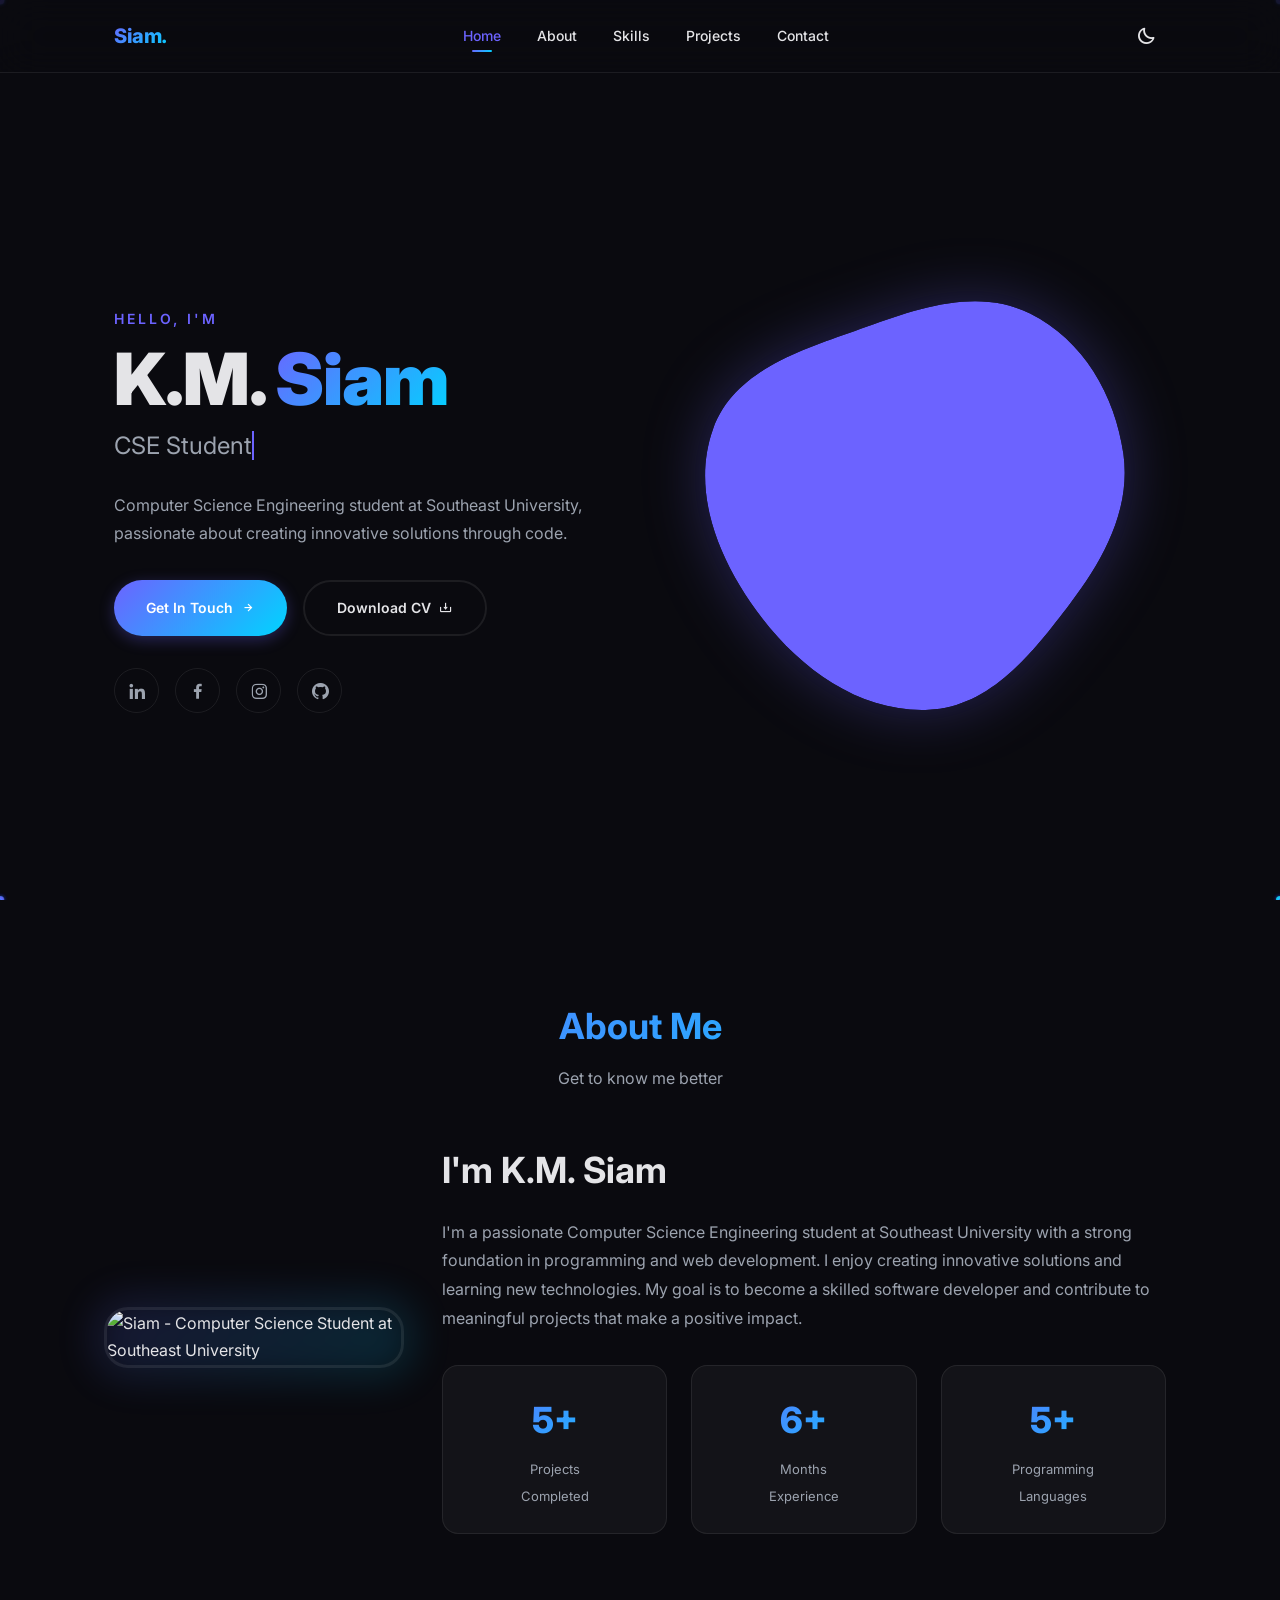
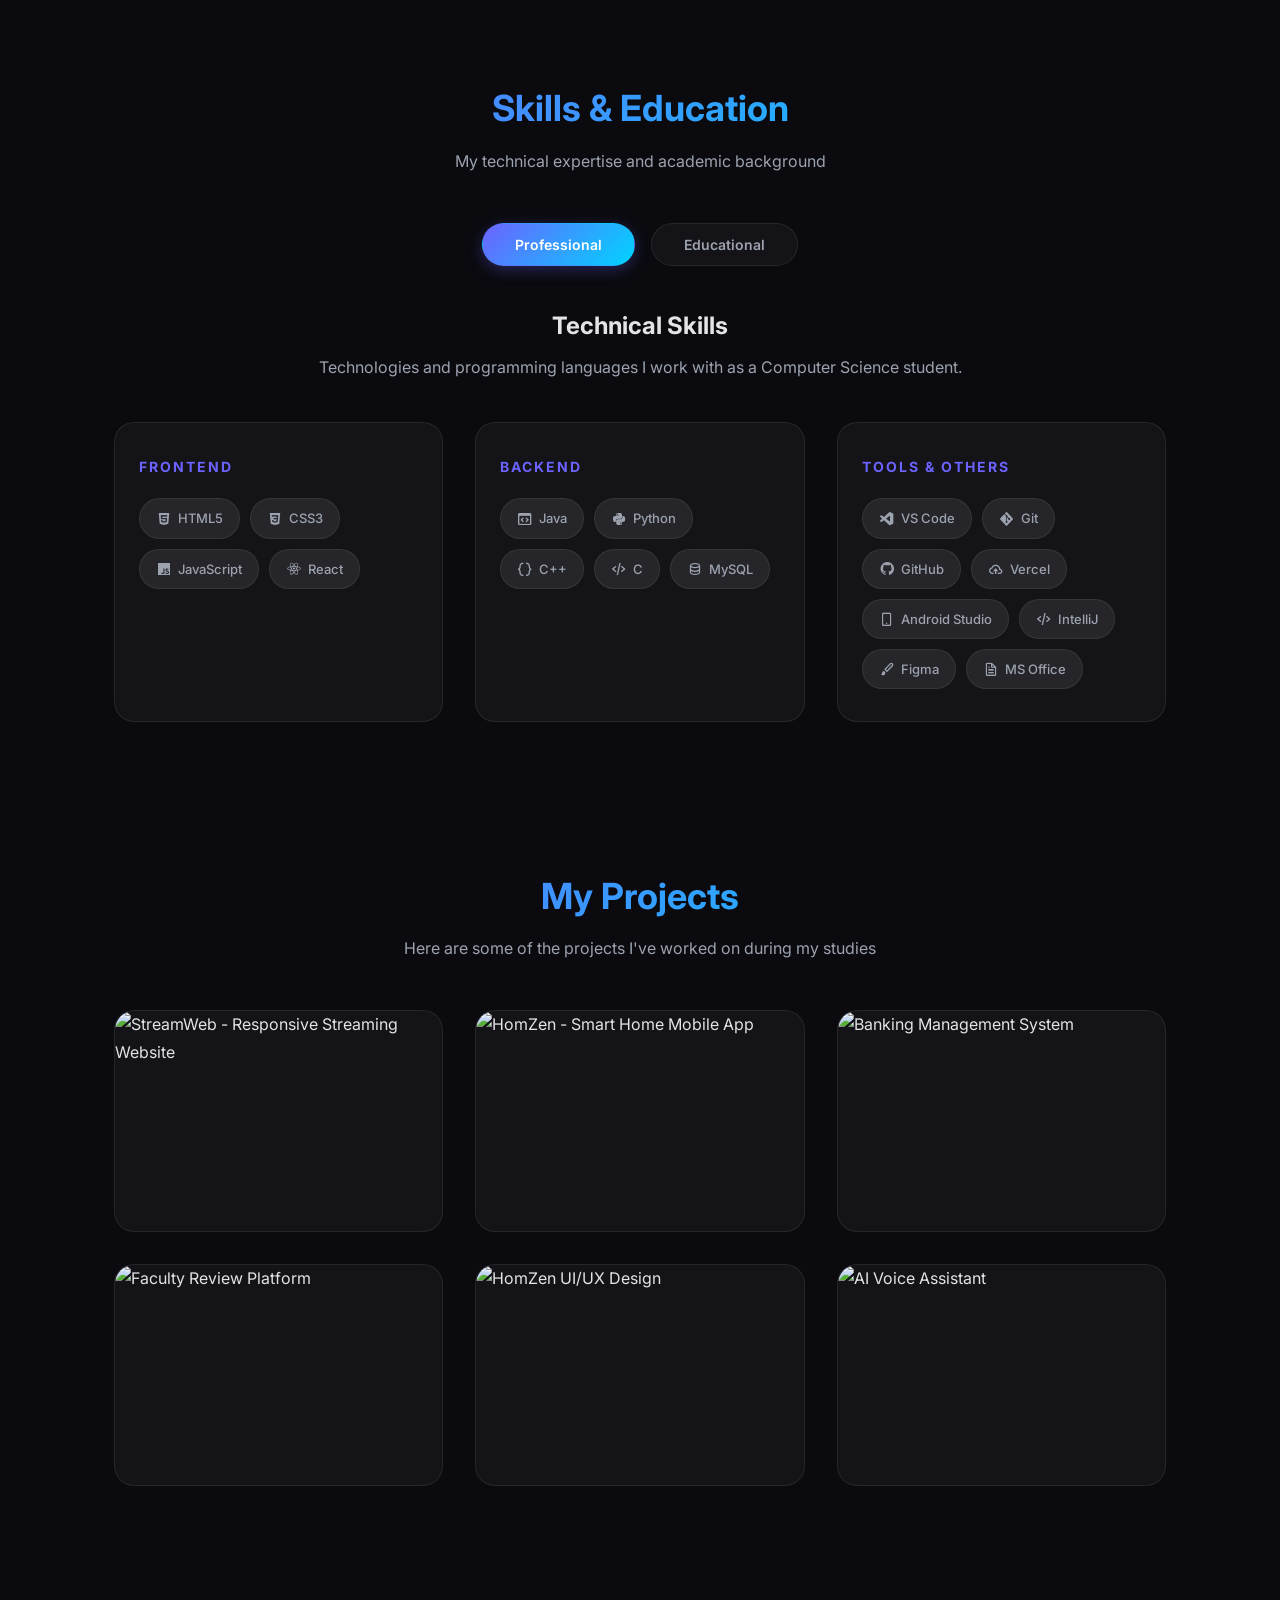
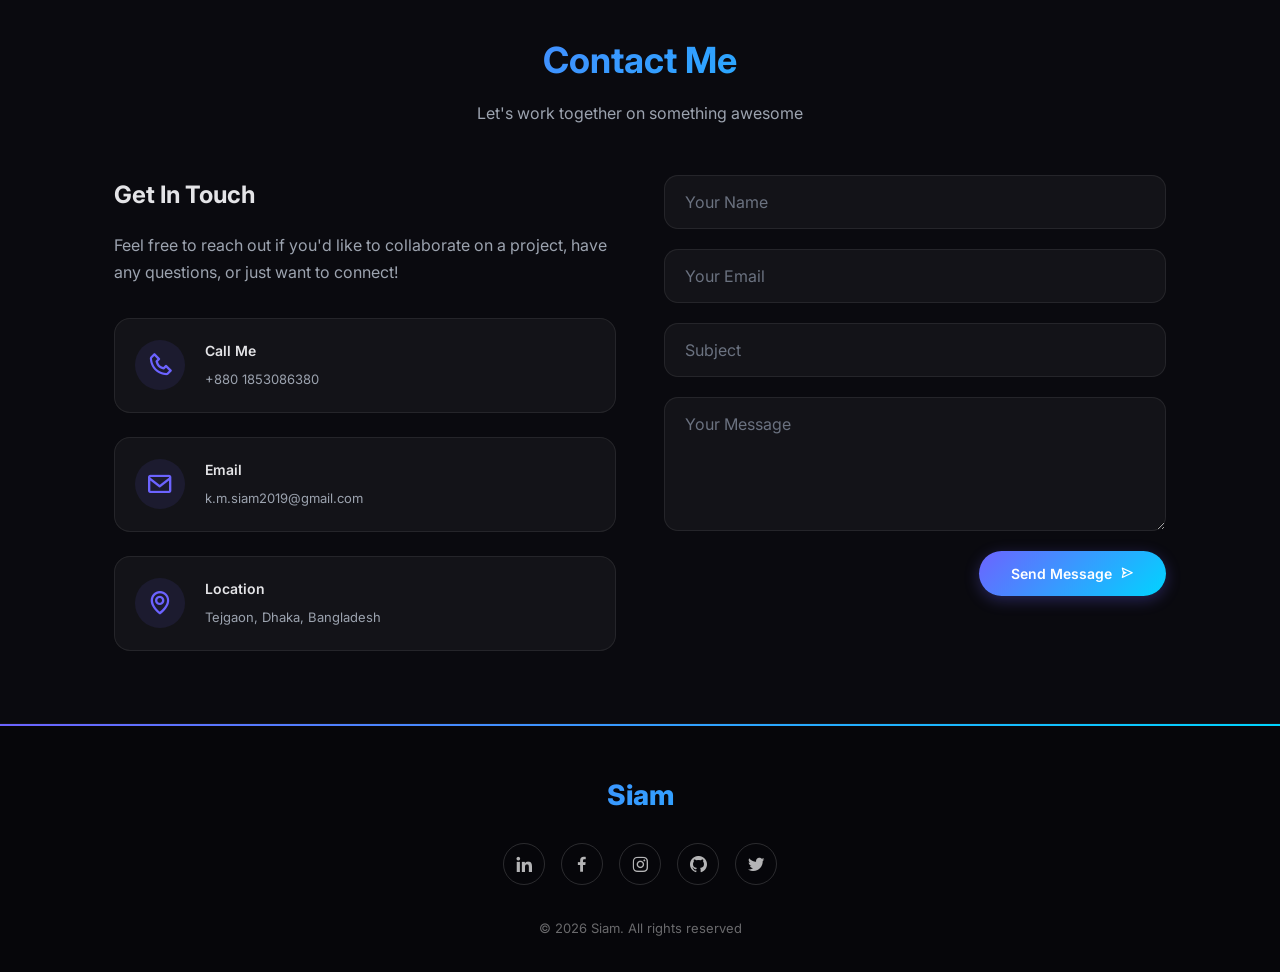
==== commit d352f945: "update UI optimize for mobiole and dextop" ====
--- a/index.html
+++ b/index.html
@@ -89,7 +89,7 @@
                             </mask>
                             <g mask="url(#mask0)">
                                 <path d="M9.19024 145.964C34.0253 76.5814 114.865 54.7299 184.111 29.4823C245.804 6.98884 311.86 -14.9503 370.735 14.143C431.207 44.026 467.948 107.508 477.191 174.311C485.897 237.229 454.931 294.377 416.506 344.954C373.74 401.245 326.068 462.801 255.442 466.189C179.416 469.835 111.552 422.137 65.1576 361.805C17.4835 299.81 -17.1617 219.583 9.19024 145.964Z"/>
-                                <image class="home__blob-img" x="50" y="60" href="assets/img/perfil.png"/>
+                                <image class="home__blob-img" x="50" y="60" href="assets/img/perfil.png" loading="lazy" />
                             </g>
                         </svg>
                     </div>
@@ -104,7 +104,7 @@
 
                     <div class="about__container">
                         <div class="about__img-wrapper reveal">
-                            <img src="assets/img/about.jpg" alt="Siam - Computer Science Student at Southeast University">
+                            <img src="assets/img/about.jpg" alt="Siam - Computer Science Student at Southeast University" loading="lazy">
                         </div>
                         
                         <div class="about__content reveal">
@@ -113,7 +113,7 @@
                             
                             <div class="about__info">
                                 <div class="about__info-item">
-                                    <span class="about__info-title" data-count="15">0</span>
+                                    <span class="about__info-title" data-count="5">0</span>
                                     <span class="about__info-name">Projects<br>Completed</span>
                                 </div>
                                 <div class="about__info-item">
@@ -171,11 +171,14 @@
                                 <div class="skills__category">
                                     <h3 class="skills__category-title">Tools & Others</h3>
                                     <div class="skills__list">
+                                        <span class="skills__item"><i class='bx bxl-visual-studio'></i>VS Code</span>
                                         <span class="skills__item"><i class='bx bxl-git'></i>Git</span>
                                         <span class="skills__item"><i class='bx bxl-github'></i>GitHub</span>
+                                        <span class="skills__item"><i class='bx bx-cloud-upload'></i>Vercel</span>
                                         <span class="skills__item"><i class='bx bx-mobile-alt'></i>Android Studio</span>
+                                        <span class="skills__item"><i class='bx bx-code-alt'></i>IntelliJ</span>
                                         <span class="skills__item"><i class='bx bxs-paint'></i>Figma</span>
-                                        <span class="skills__item"><i class='bx bx-palette'></i>UI/UX</span>
+                                        <span class="skills__item"><i class='bx bx-file'></i>MS Office</span>
                                     </div>
                                 </div>
                             </div>
@@ -211,7 +214,7 @@
 
                     <div class="work__container">
                         <a href="https://kmsiam.github.io/StreamWeb/" target="_blank" rel="noopener noreferrer" class="work__card reveal">
-                            <img src="https://res.cloudinary.com/dxqqwmklh/image/upload/v1774888632/StreamWeb_tgvvdk.png" alt="StreamWeb - Responsive Streaming Website" class="work__card-img">
+                            <img src="https://res.cloudinary.com/dxqqwmklh/image/upload/v1774888632/StreamWeb_tgvvdk.png" alt="StreamWeb - Responsive Streaming Website" class="work__card-img" loading="lazy">
                             <div class="work__card-overlay">
                                 <h3 class="work__card-title">StreamWeb</h3>
                                 <p class="work__card-desc">Responsive streaming website with modern UI</p>
@@ -224,7 +227,7 @@
                         </a>
 
                         <a href="https://github.com/KMSiam/HomZen" target="_blank" rel="noopener noreferrer" class="work__card reveal">
-                            <img src="https://res.cloudinary.com/dxqqwmklh/image/upload/v1774886628/HomZen_nd3cmw.png" alt="HomZen - Smart Home Mobile App" class="work__card-img">
+                            <img src="https://res.cloudinary.com/dxqqwmklh/image/upload/v1774886628/HomZen_nd3cmw.png" alt="HomZen - Smart Home Mobile App" class="work__card-img" loading="lazy">
                             <div class="work__card-overlay">
                                 <h3 class="work__card-title">HomZen</h3>
                                 <p class="work__card-desc">Smart home automation mobile application</p>
@@ -236,7 +239,7 @@
                         </a>
 
                         <a href="https://github.com/KMSiam/Banking-system-" target="_blank" rel="noopener noreferrer" class="work__card reveal">
-                            <img src="https://res.cloudinary.com/dxqqwmklh/image/upload/v1774889377/MobileBanking_kb0ngz.png" alt="Banking Management System" class="work__card-img">
+                            <img src="https://res.cloudinary.com/dxqqwmklh/image/upload/v1774889377/MobileBanking_kb0ngz.png" alt="Banking Management System" class="work__card-img" loading="lazy">
                             <div class="work__card-overlay">
                                 <h3 class="work__card-title">Banking System</h3>
                                 <p class="work__card-desc">Mobile banking management system</p>
@@ -248,7 +251,7 @@
                         </a>
 
                         <a href="https://facultyreview-bd.vercel.app/" target="_blank" rel="noopener noreferrer" class="work__card reveal">
-                            <img src="https://res.cloudinary.com/dxqqwmklh/image/upload/v1774890008/FacultyReview_l7uds9.png" alt="Faculty Review Platform" class="work__card-img">
+                            <img src="https://res.cloudinary.com/dxqqwmklh/image/upload/v1774890008/FacultyReview_l7uds9.png" alt="Faculty Review Platform" class="work__card-img" loading="lazy">
                             <div class="work__card-overlay">
                                 <h3 class="work__card-title">Faculty Review</h3>
                                 <p class="work__card-desc">Full-stack faculty review platform</p>
@@ -261,7 +264,7 @@
                         </a>
 
                         <a href="https://www.figma.com/community/file/1565414662140521763" target="_blank" rel="noopener noreferrer" class="work__card reveal">
-                            <img src="https://res.cloudinary.com/dxqqwmklh/image/upload/v1774890397/HomZenFigma_gkylrm.png" alt="HomZen UI/UX Design" class="work__card-img">
+                            <img src="https://res.cloudinary.com/dxqqwmklh/image/upload/v1774890397/HomZenFigma_gkylrm.png" alt="HomZen UI/UX Design" class="work__card-img" loading="lazy">
                             <div class="work__card-overlay">
                                 <h3 class="work__card-title">HomZen UI Design</h3>
                                 <p class="work__card-desc">Complete UI/UX design for HomZen app</p>
@@ -273,7 +276,7 @@
                         </a>
 
                         <a href="https://github.com/KMSiam/Local-Voice-Assistant" target="_blank" rel="noopener noreferrer" class="work__card reveal">
-                            <img src="https://res.cloudinary.com/dxqqwmklh/image/upload/v1774890624/AIVoiceAssistant_pujama.jpg" alt="AI Voice Assistant" class="work__card-img">
+                            <img src="https://res.cloudinary.com/dxqqwmklh/image/upload/v1774890624/AIVoiceAssistant_pujama.jpg" alt="AI Voice Assistant" class="work__card-img" loading="lazy">
                             <div class="work__card-overlay">
                                 <h3 class="work__card-title">AI Voice Assistant</h3>
                                 <p class="work__card-desc">Local AI-powered voice assistant</p>
--- a/assets/css/styles.css
+++ b/assets/css/styles.css
@@ -30,15 +30,15 @@
   --nav-link-color: #e4e4e7;
   --footer-bg: #06060a;
 
-  /* ===== Typography ===== */
+  /* ===== Typography (Fluid) ===== */
   --body-font: "Inter", sans-serif;
-  --big-font-size: 2.5rem;
-  --h1-font-size: 2rem;
-  --h2-font-size: 1.5rem;
-  --h3-font-size: 1.125rem;
-  --normal-font-size: 0.938rem;
-  --small-font-size: 0.813rem;
-  --smaller-font-size: 0.75rem;
+  --big-font-size: clamp(2.5rem, 8vw, 4.5rem);
+  --h1-font-size: clamp(2rem, 5vw, 3rem);
+  --h2-font-size: clamp(1.5rem, 4vw, 2.25rem);
+  --h3-font-size: clamp(1.125rem, 3vw, 1.5rem);
+  --normal-font-size: clamp(0.938rem, 1vw + 0.5rem, 1rem);
+  --small-font-size: clamp(0.813rem, 1vw + 0.4rem, 0.875rem);
+  --smaller-font-size: clamp(0.75rem, 1vw + 0.3rem, 0.813rem);
 
   /* ===== Spacing ===== */
   --mb-1: 0.5rem;
@@ -75,16 +75,9 @@
   --footer-bg: #1a1a2e;
 }
 
+/* Fluid typography handles most scaling, keeping these for specific adjustments if needed */
 @media screen and (min-width: 968px) {
-  :root {
-    --big-font-size: 4rem;
-    --h1-font-size: 2.5rem;
-    --h2-font-size: 1.75rem;
-    --h3-font-size: 1.25rem;
-    --normal-font-size: 1rem;
-    --small-font-size: 0.875rem;
-    --smaller-font-size: 0.813rem;
-  }
+  /* Site remains fluid and readable on larger displays */
 }
 
 /*===== BASE =====*/
@@ -646,6 +639,7 @@
   border-color: var(--accent-primary);
   transform: translateY(-3px);
   box-shadow: var(--shadow-glow);
+  will-change: transform, box-shadow;
 }
 
 .about__info-title {
@@ -736,6 +730,7 @@
   border-color: var(--border-color-hover);
   transform: translateY(-5px);
   box-shadow: var(--shadow-glow);
+  will-change: transform, box-shadow;
 }
 
 .skills__category-title {
@@ -873,10 +868,30 @@
   left: 0;
   right: 0;
   padding: 1.5rem;
-  background: linear-gradient(transparent, rgba(0, 0, 0, 0.85));
+  background: linear-gradient(transparent, rgba(0, 0, 0, 0.9));
   transform: translateY(100%);
-  transition: transform 0.4s ease;
-}
+  transition: transform 0.4s cubic-bezier(0.4, 0, 0.2, 1);
+  will-change: transform;
+}
+
+@media screen and (max-width: 767px) {
+  .work__card-overlay {
+    transform: translateY(0);
+    background: linear-gradient(transparent, rgba(0, 0, 0, 0.8) 20%, rgba(0, 0, 0, 0.95));
+    padding: 1rem;
+  }
+  .work__card-title {
+    font-size: var(--small-font-size);
+  }
+  .work__card-desc {
+    display: -webkit-box;
+    -webkit-line-clamp: 2;
+    -webkit-box-orient: vertical;
+    line-clamp: 2;
+    overflow: hidden;
+  }
+}
+
 .work__card:hover .work__card-overlay {
   transform: translateY(0);
 }
@@ -1131,9 +1146,16 @@
 
 /*===== RESPONSIVE =====*/
 @media screen and (max-width: 360px) {
-  .home__img { width: 220px; }
+  .home__img { width: 180px; }
   .about__info { grid-template-columns: 1fr; }
-  .home__title { font-size: 2rem; }
+  .home__title { font-size: 1.75rem; }
+  .home__buttons { flex-direction: column; width: 100%; }
+  .button { width: 100%; justify-content: center; }
+}
+
+@media screen and (min-width: 361px) and (max-width: 575px) {
+  .about__info { grid-template-columns: repeat(2, 1fr); }
+  .about__info-item:last-child { grid-column: span 2; }
 }
 
 @media screen and (min-width: 576px) {
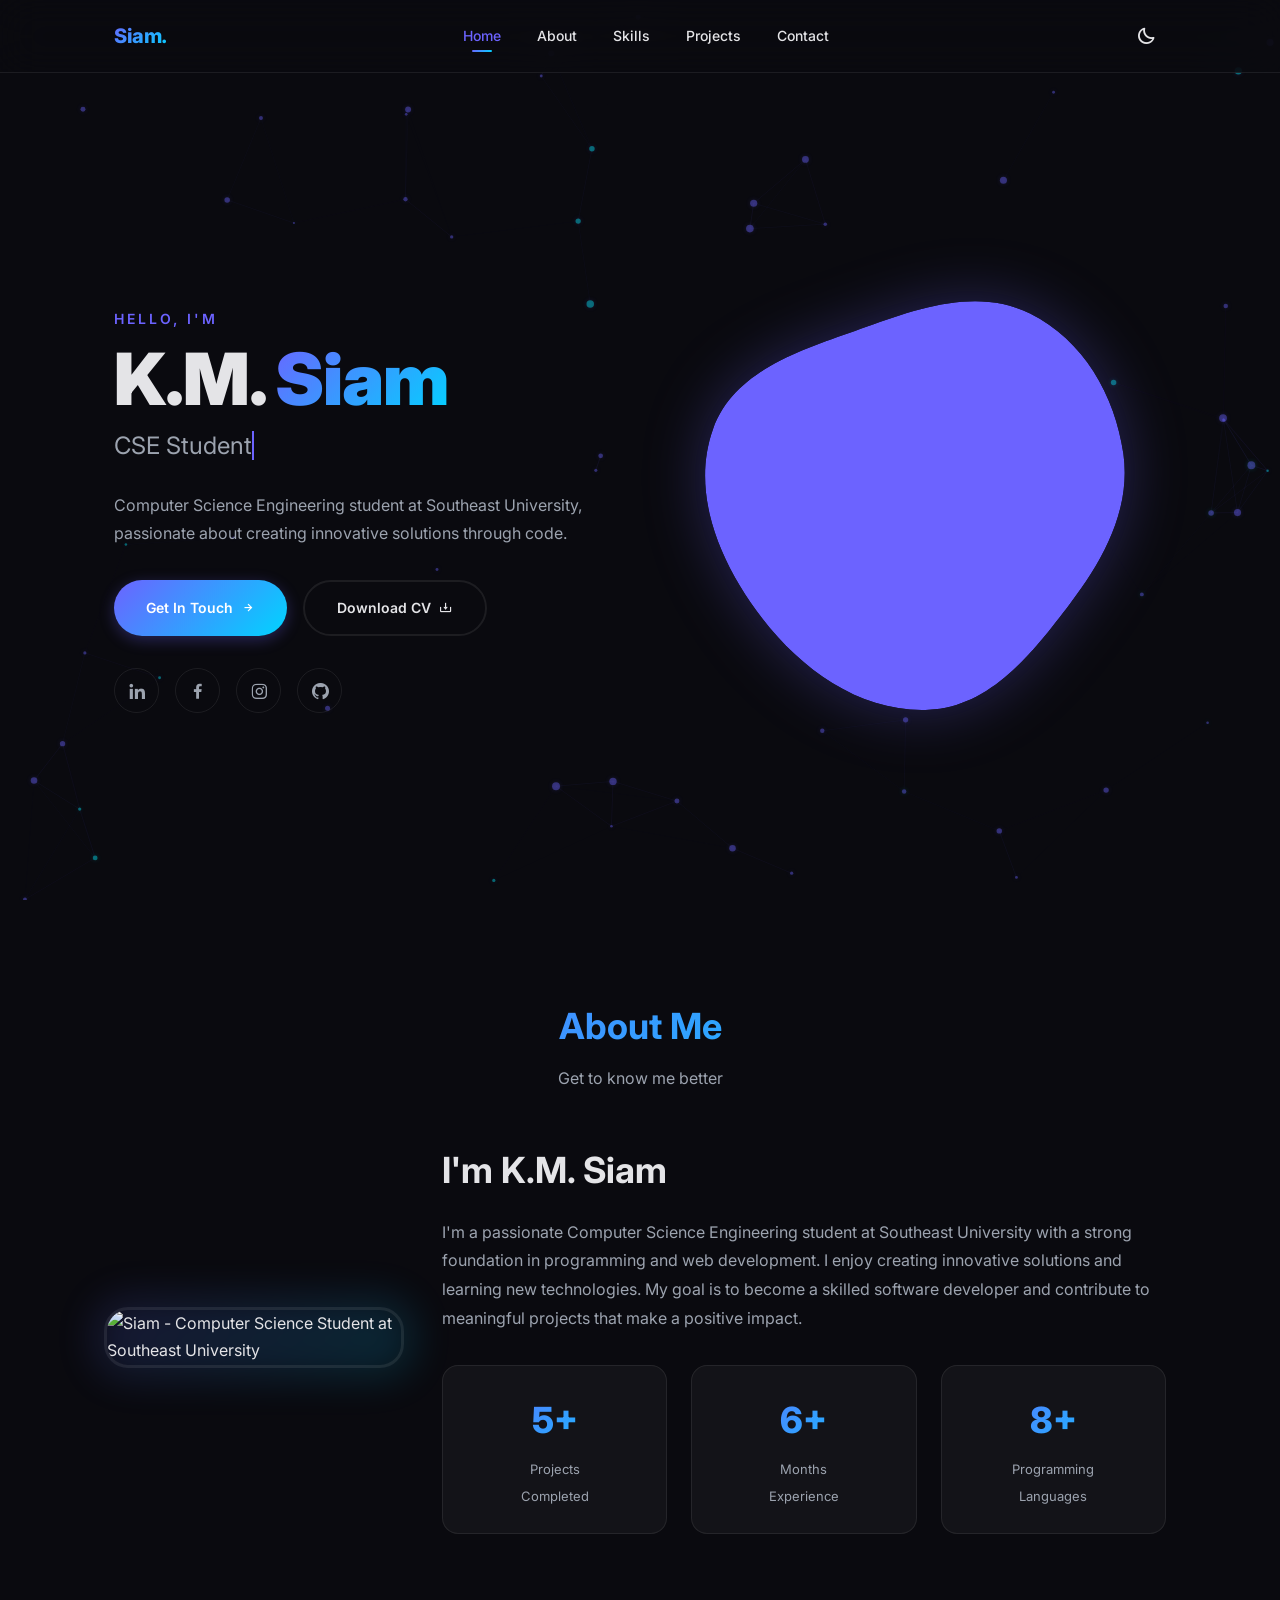
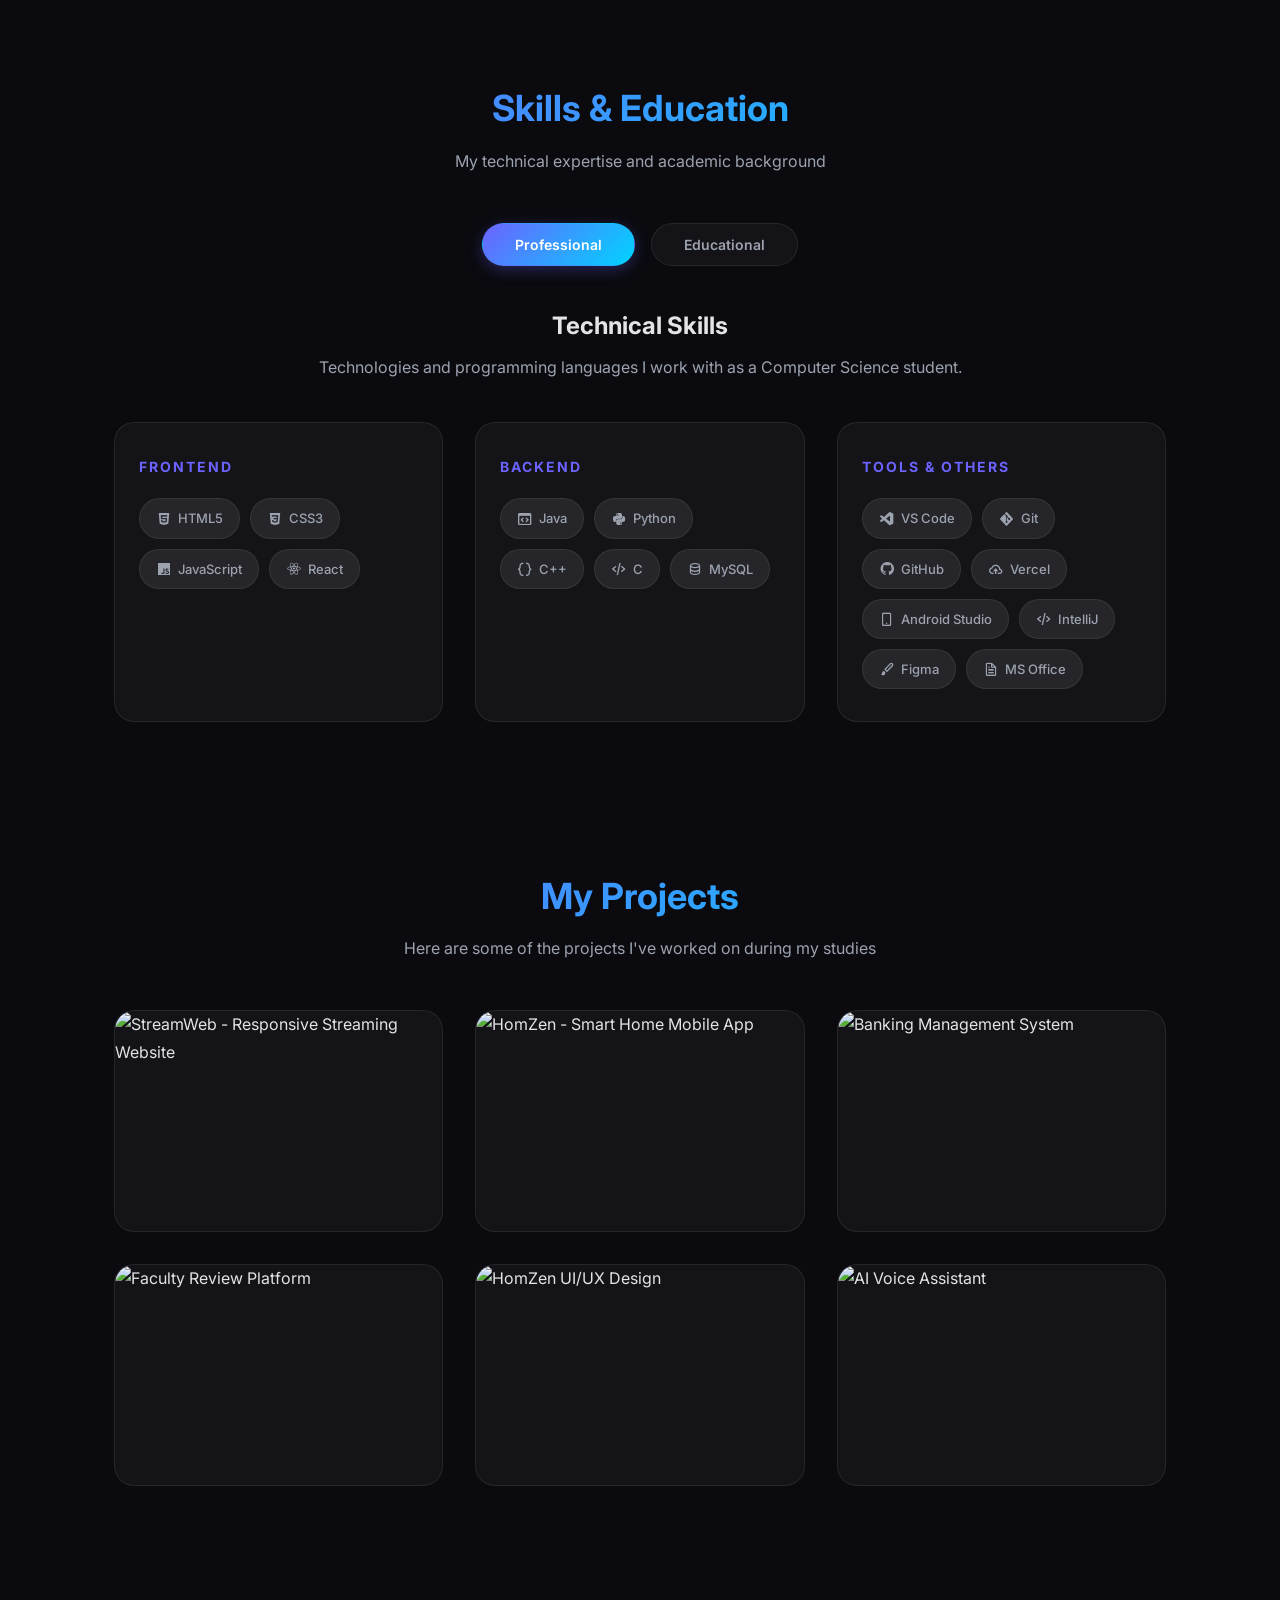
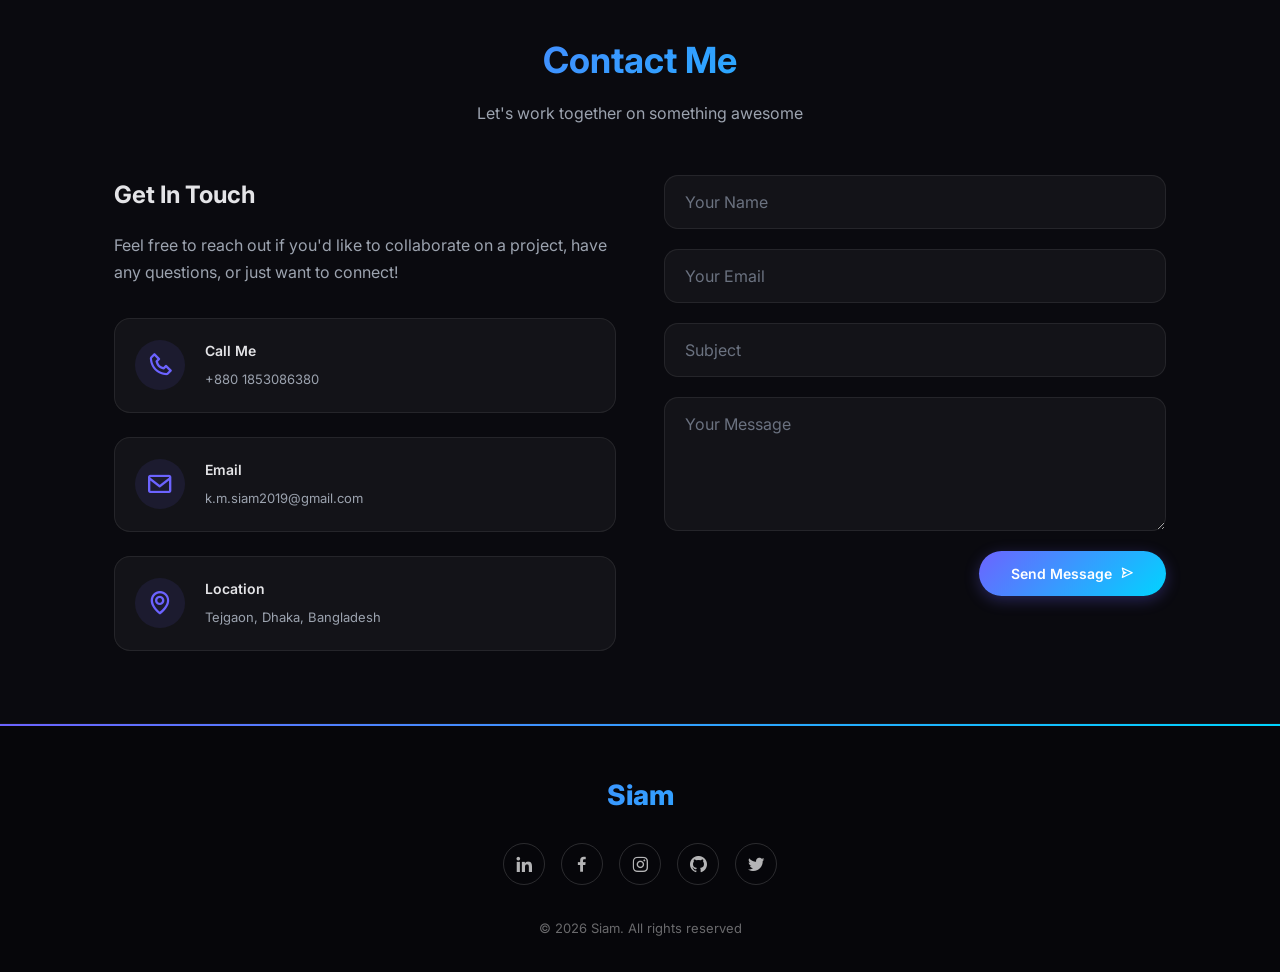
==== commit cee75c0d: "optimeze for SEO" ====
--- a/index.html
+++ b/index.html
@@ -7,10 +7,11 @@
         <meta name="keywords" content="K.M. Siam, siam, Siam, KMSaim, kmsiam, km siam, k.m.siam, Computer Science, Web Developer, Student, Southeast University, Programming, Java, Python, JavaScript">
         <meta name="author" content="K.M. Siam">
         
-        <!-- Open Graph Meta Tags -->
         <meta property="og:title" content="K.M. Siam - CSE Student & Web Developer Portfolio">
         <meta property="og:description" content="Computer Science Engineering student passionate about web development and programming">
         <meta property="og:type" content="website">
+        <meta property="og:image" content="https://res.cloudinary.com/dxqqwmklh/image/upload/v1774888632/PortfolioPreview.png">
+        <meta name="theme-color" content="#0a0a0f">
         
         <!-- Favicon -->
         <link rel="icon" type="image/x-icon" href="assets/img/favicon.ico">
@@ -121,7 +122,7 @@
                                     <span class="about__info-name">Months<br>Experience</span>
                                 </div>
                                 <div class="about__info-item">
-                                    <span class="about__info-title" data-count="5">0</span>
+                                    <span class="about__info-title" data-count="8">0</span>
                                     <span class="about__info-name">Programming<br>Languages</span>
                                 </div>
                             </div>
--- a/assets/css/styles.css
+++ b/assets/css/styles.css
@@ -195,6 +195,7 @@
   padding: 5rem 0 3rem;
   position: relative;
   z-index: 1;
+  scroll-margin-top: var(--header-height);
 }
 
 .section-title {
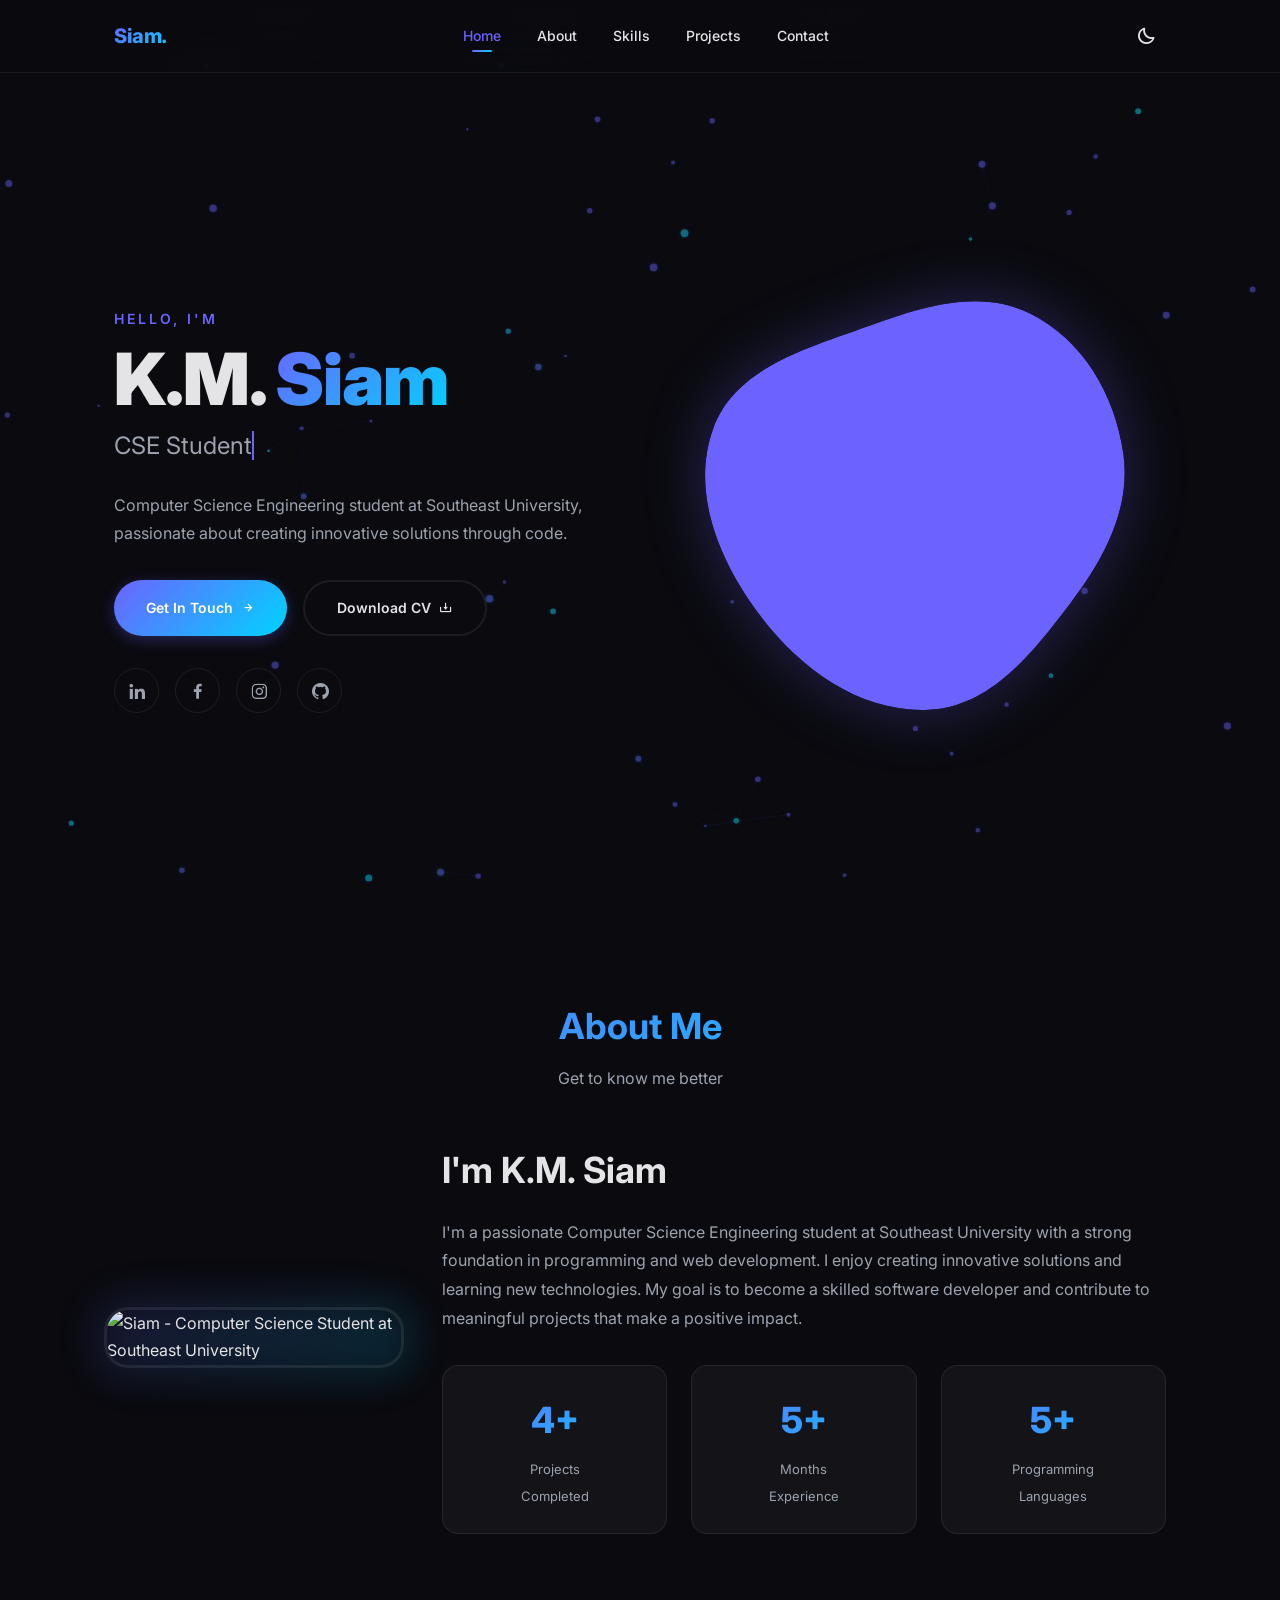
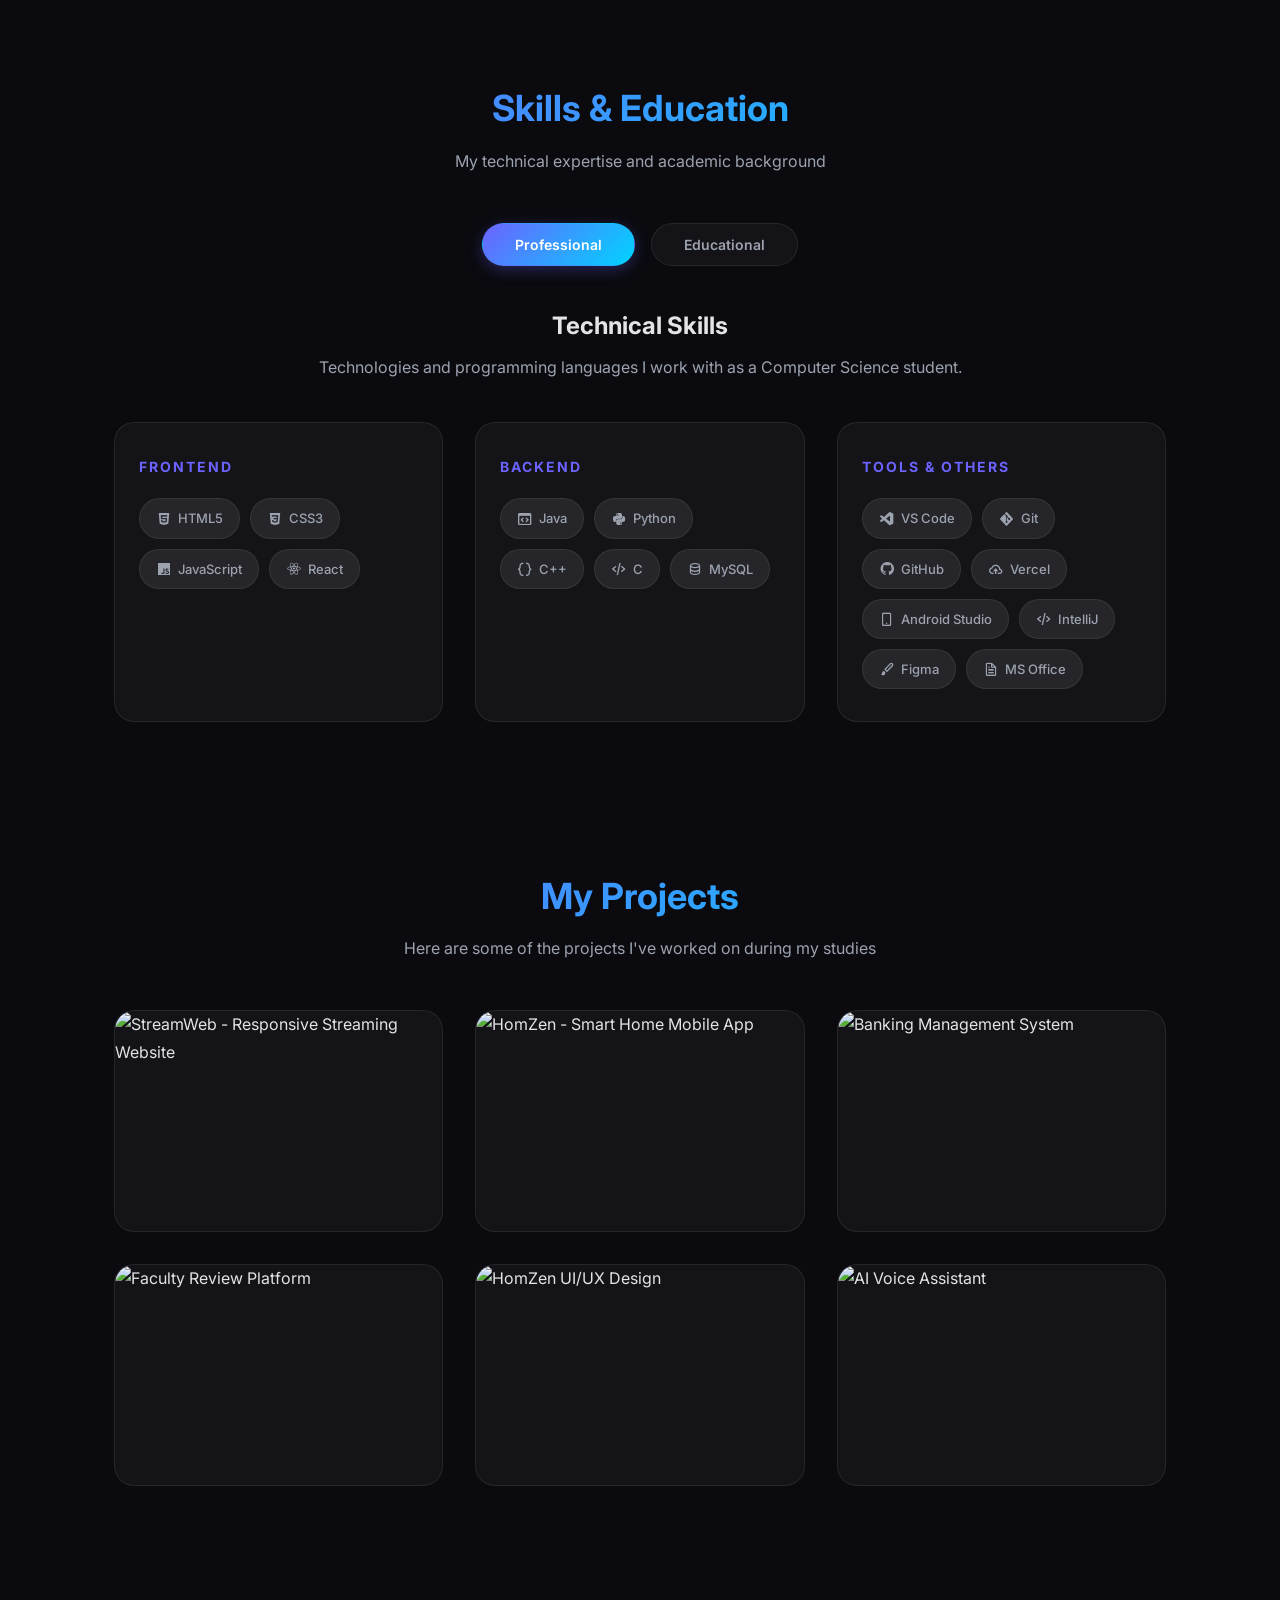
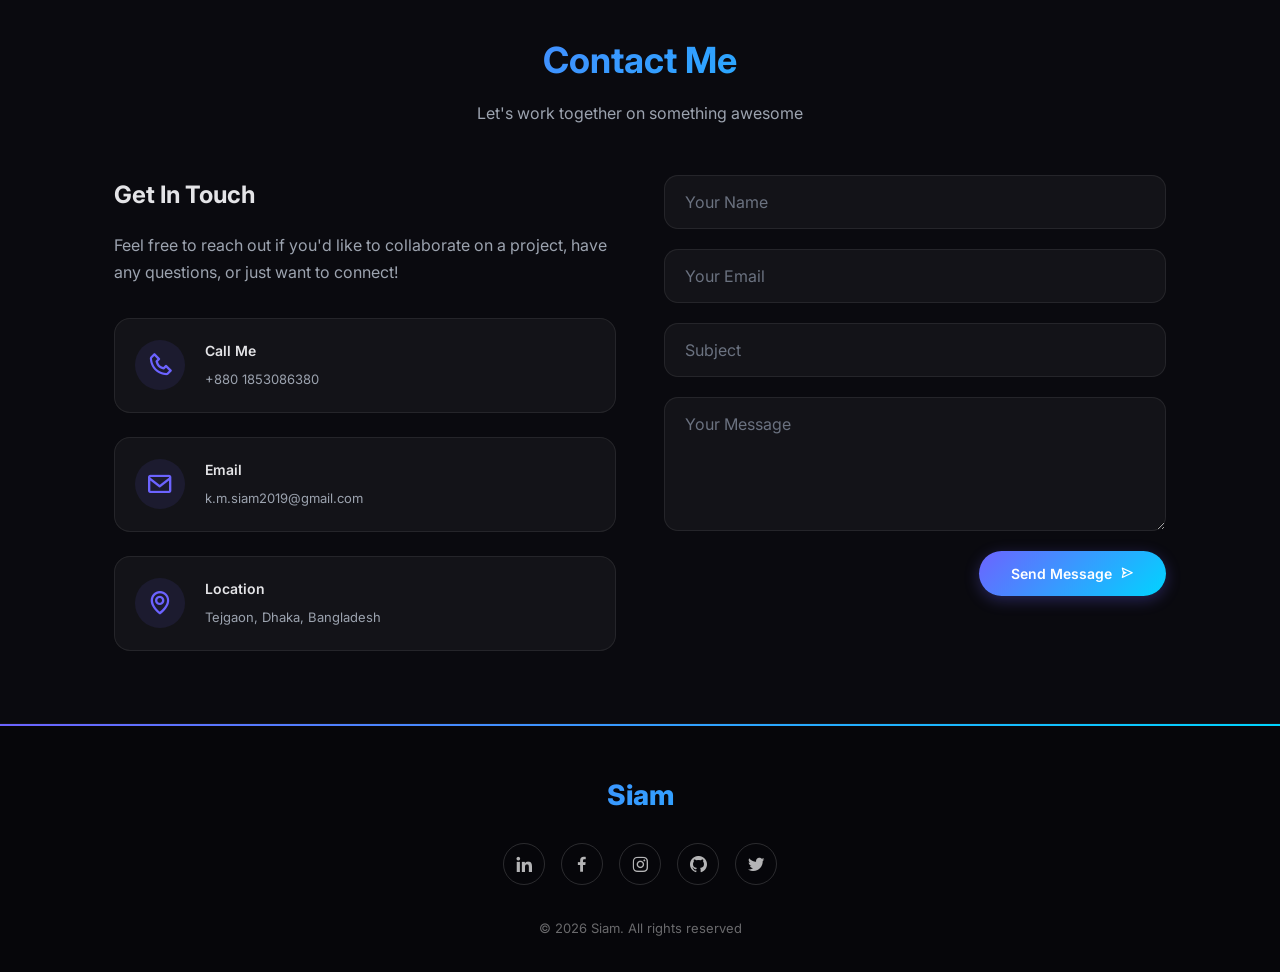
==== commit 5cd5015d: "update skill" ====
--- a/index.html
+++ b/index.html
@@ -122,7 +122,7 @@
                                     <span class="about__info-name">Months<br>Experience</span>
                                 </div>
                                 <div class="about__info-item">
-                                    <span class="about__info-title" data-count="8">0</span>
+                                    <span class="about__info-title" data-count="6">0</span>
                                     <span class="about__info-name">Programming<br>Languages</span>
                                 </div>
                             </div>
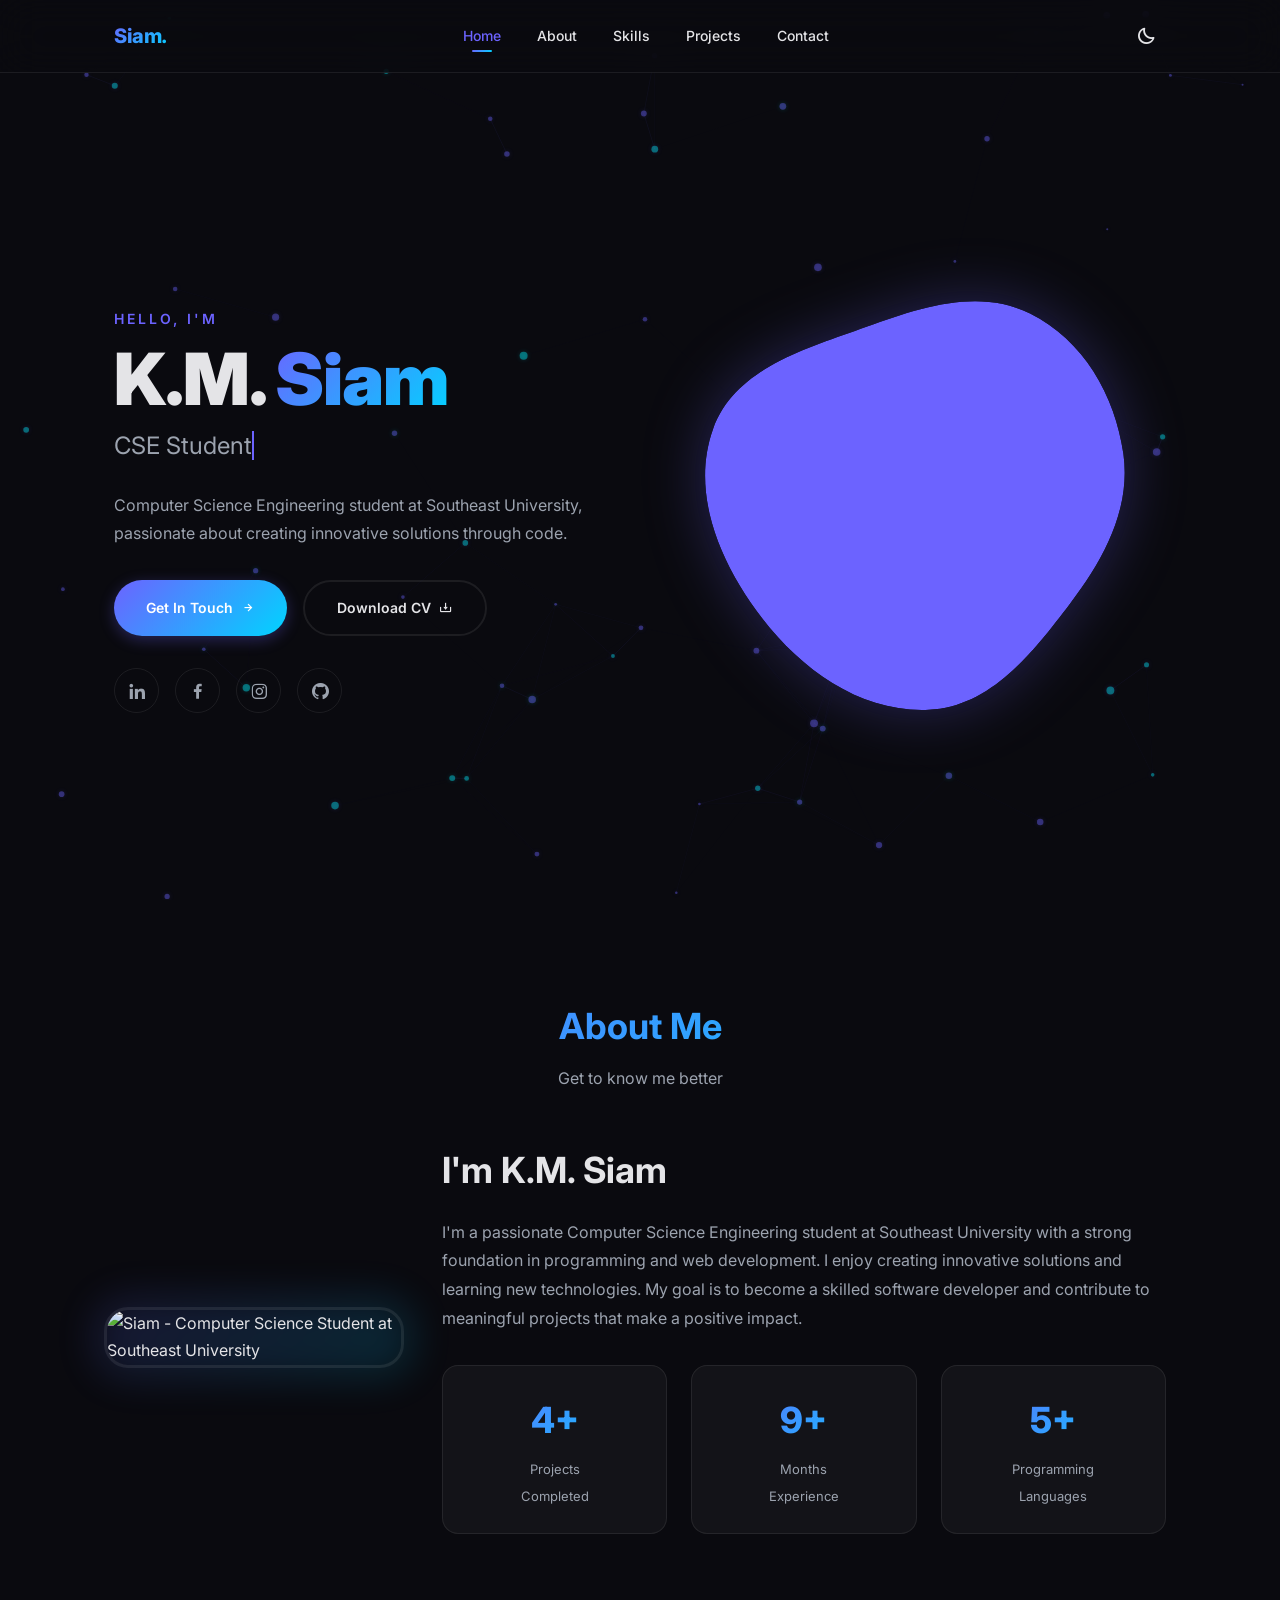
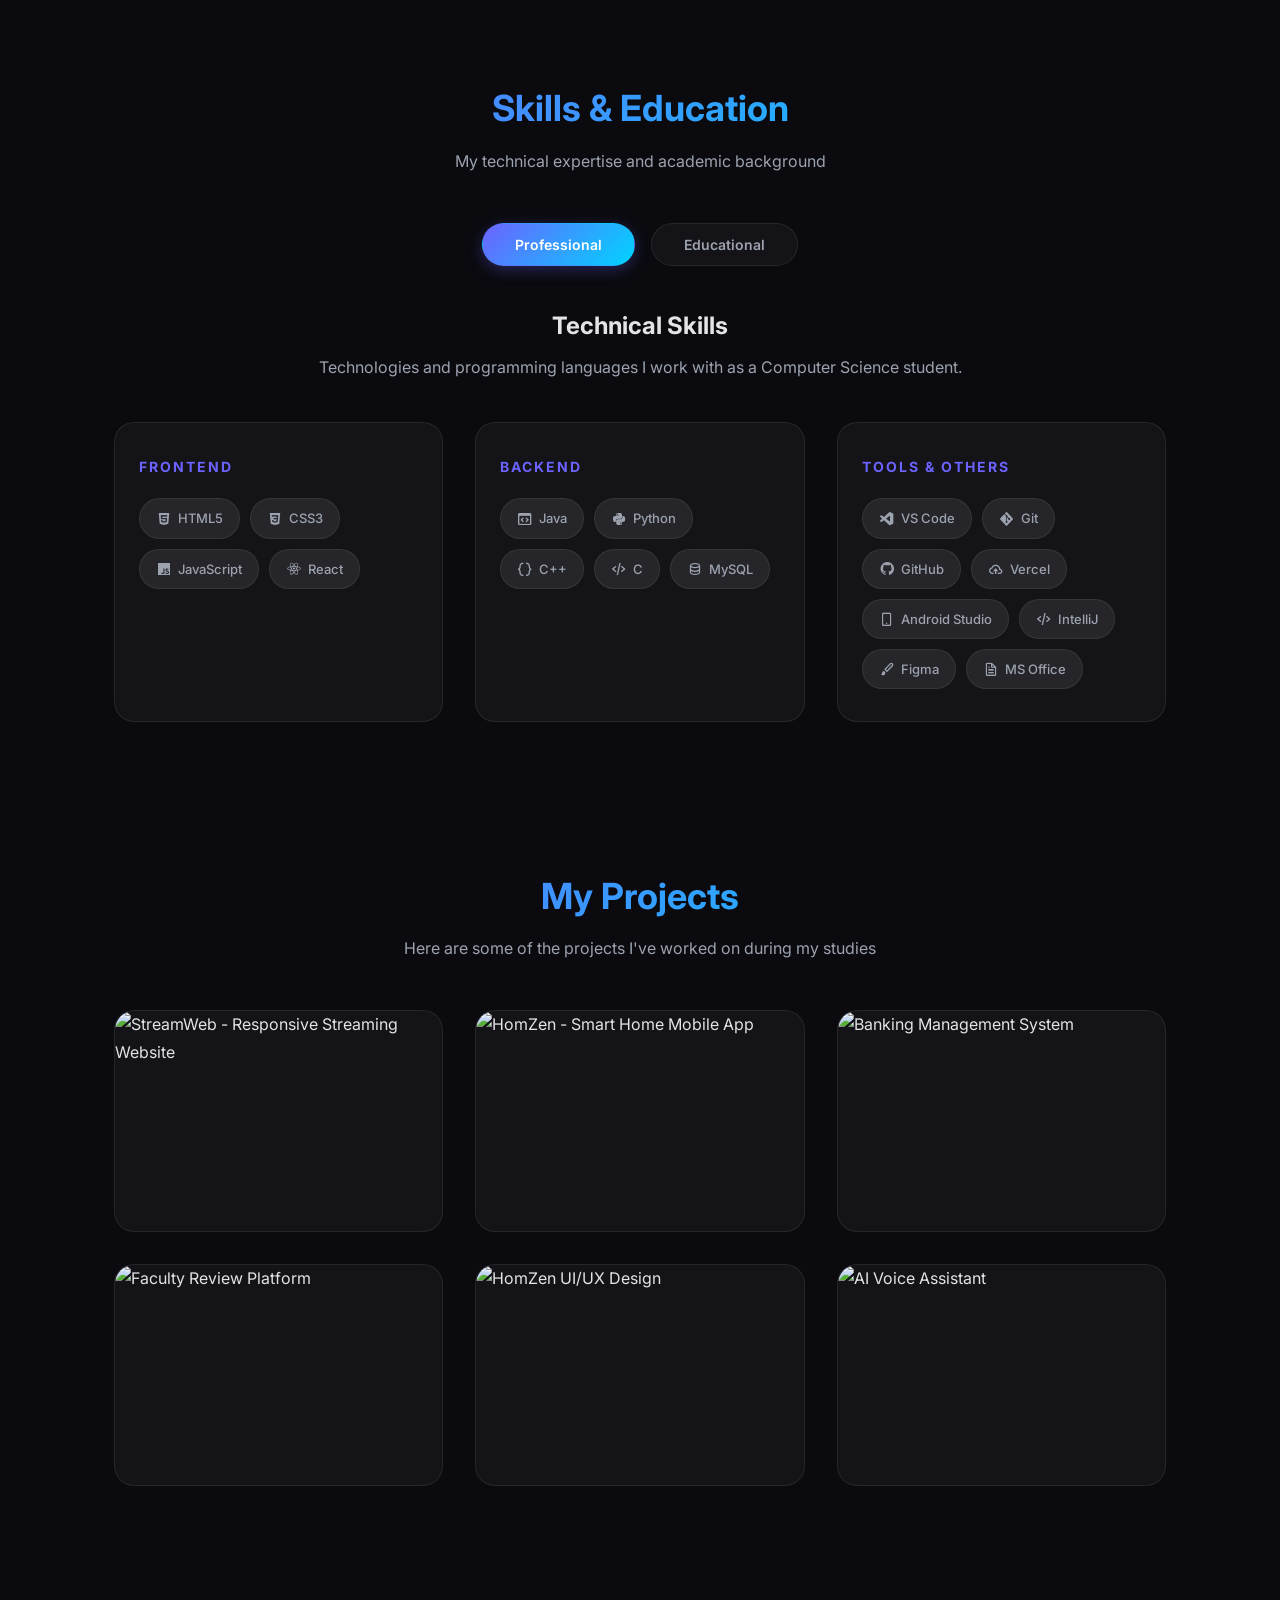
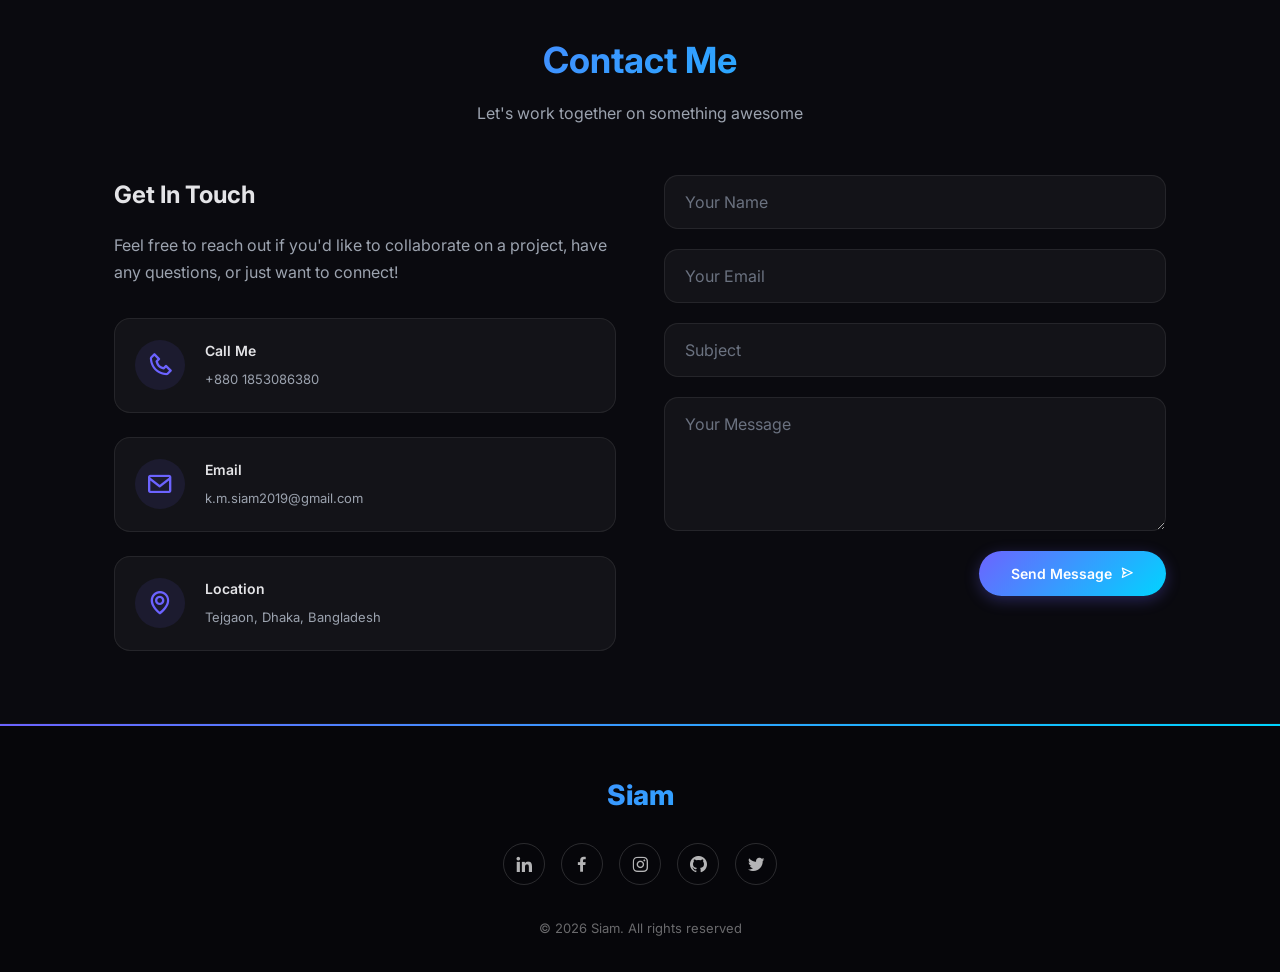
==== commit 2ef3973e: "update exprience" ====
--- a/index.html
+++ b/index.html
@@ -118,7 +118,7 @@
                                     <span class="about__info-name">Projects<br>Completed</span>
                                 </div>
                                 <div class="about__info-item">
-                                    <span class="about__info-title" data-count="6">0</span>
+                                    <span class="about__info-title" data-count="10">0</span>
                                     <span class="about__info-name">Months<br>Experience</span>
                                 </div>
                                 <div class="about__info-item">
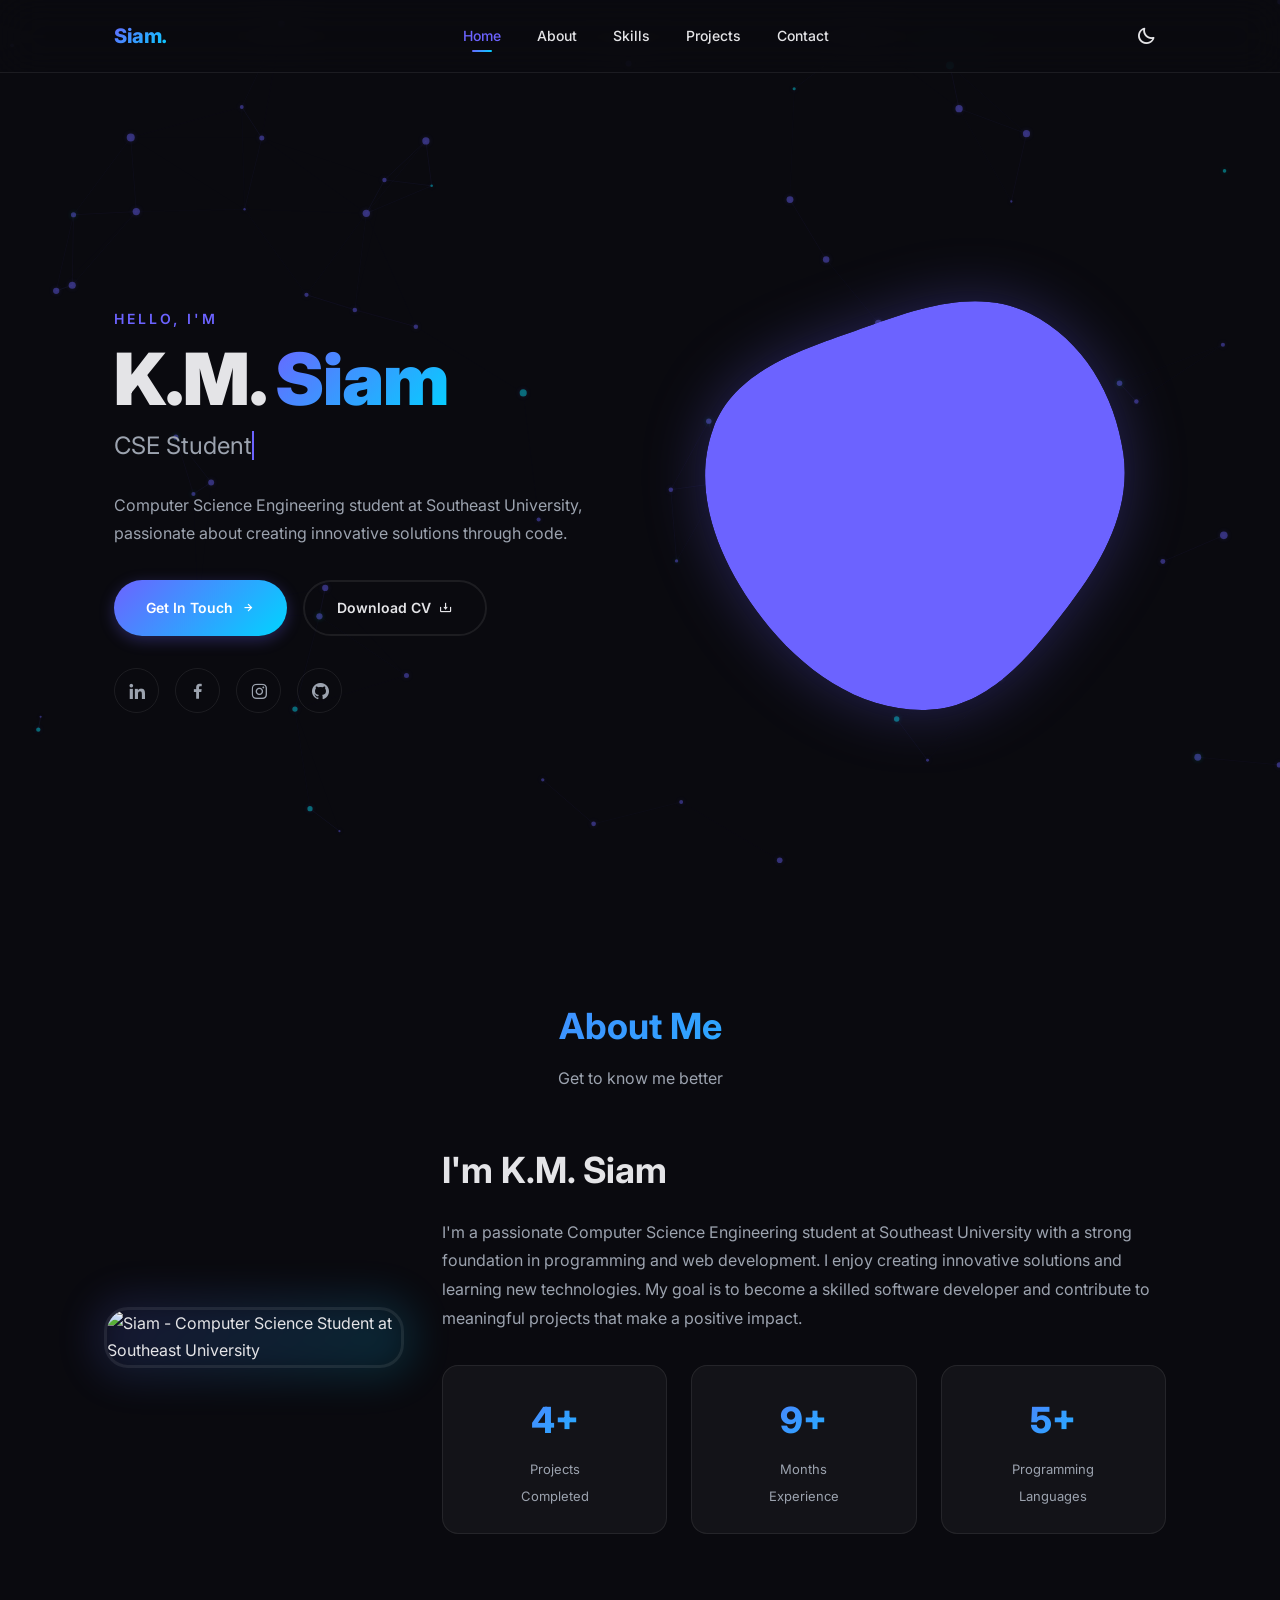
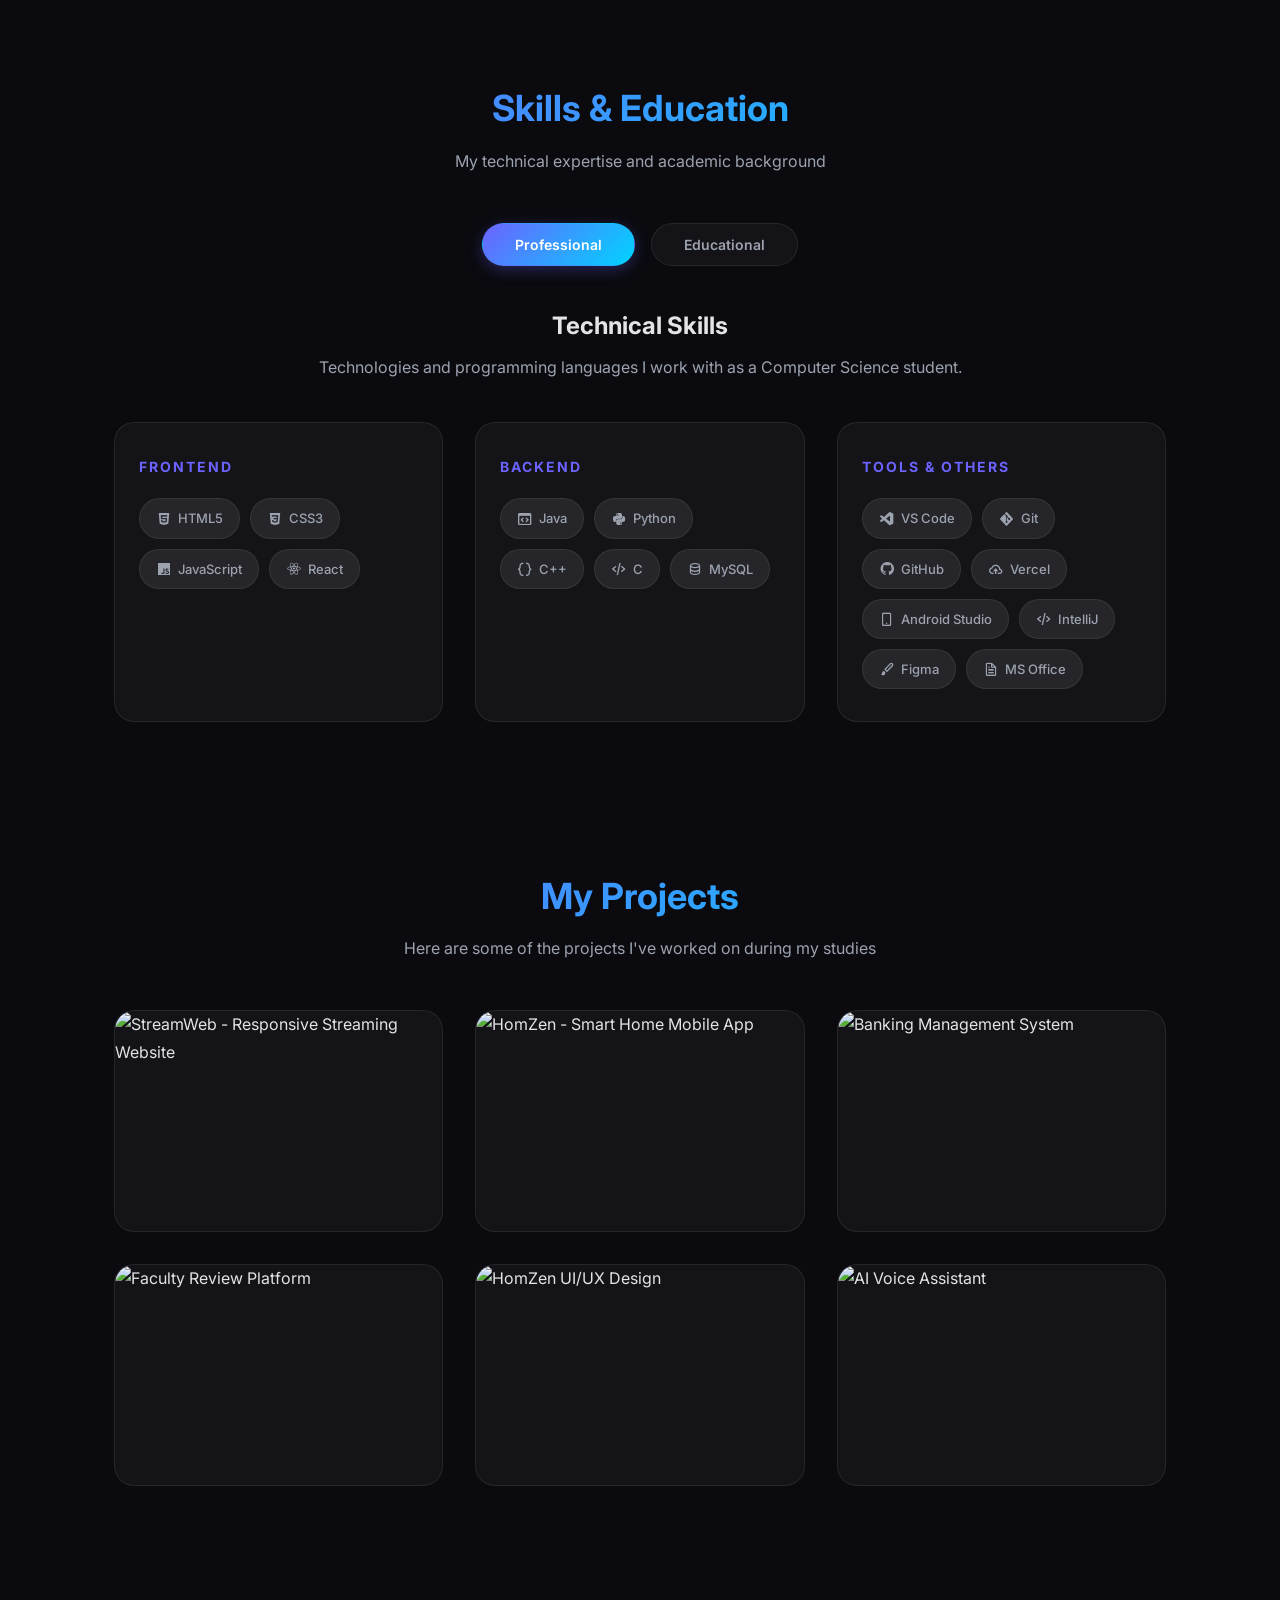
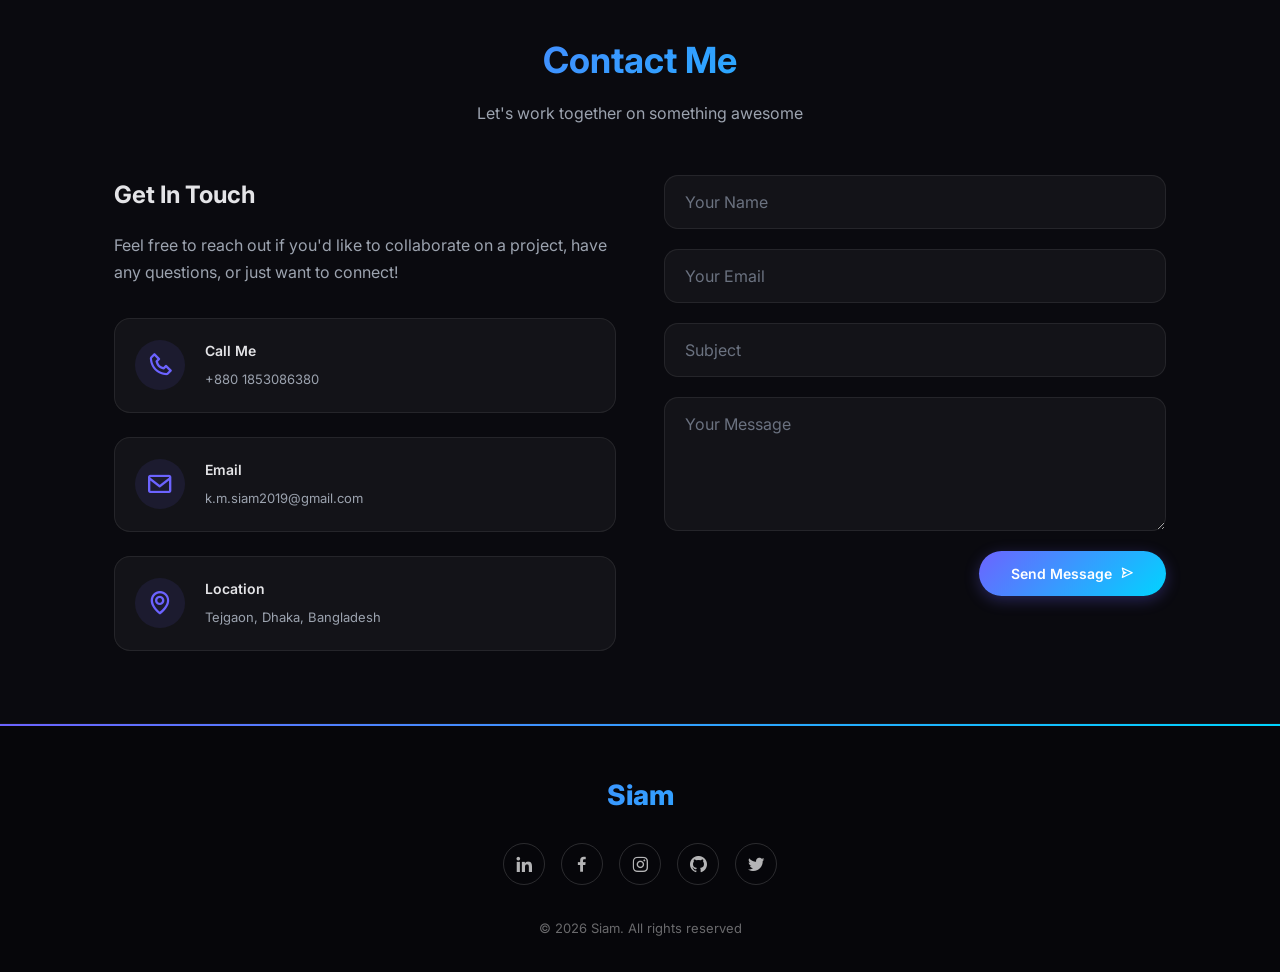
==== commit 655e3cd0: "Update project link for StreamWeb" ====
--- a/index.html
+++ b/index.html
@@ -214,7 +214,7 @@
                     <p class="section-subtitle reveal">Here are some of the projects I've worked on during my studies</p>
 
                     <div class="work__container">
-                        <a href="https://kmsiam.github.io/StreamWeb/" target="_blank" rel="noopener noreferrer" class="work__card reveal">
+                        <a href="https://streamweb-bd.vercel.app/" target="_blank" rel="noopener noreferrer" class="work__card reveal">
                             <img src="https://res.cloudinary.com/dxqqwmklh/image/upload/v1774888632/StreamWeb_tgvvdk.png" alt="StreamWeb - Responsive Streaming Website" class="work__card-img" loading="lazy">
                             <div class="work__card-overlay">
                                 <h3 class="work__card-title">StreamWeb</h3>
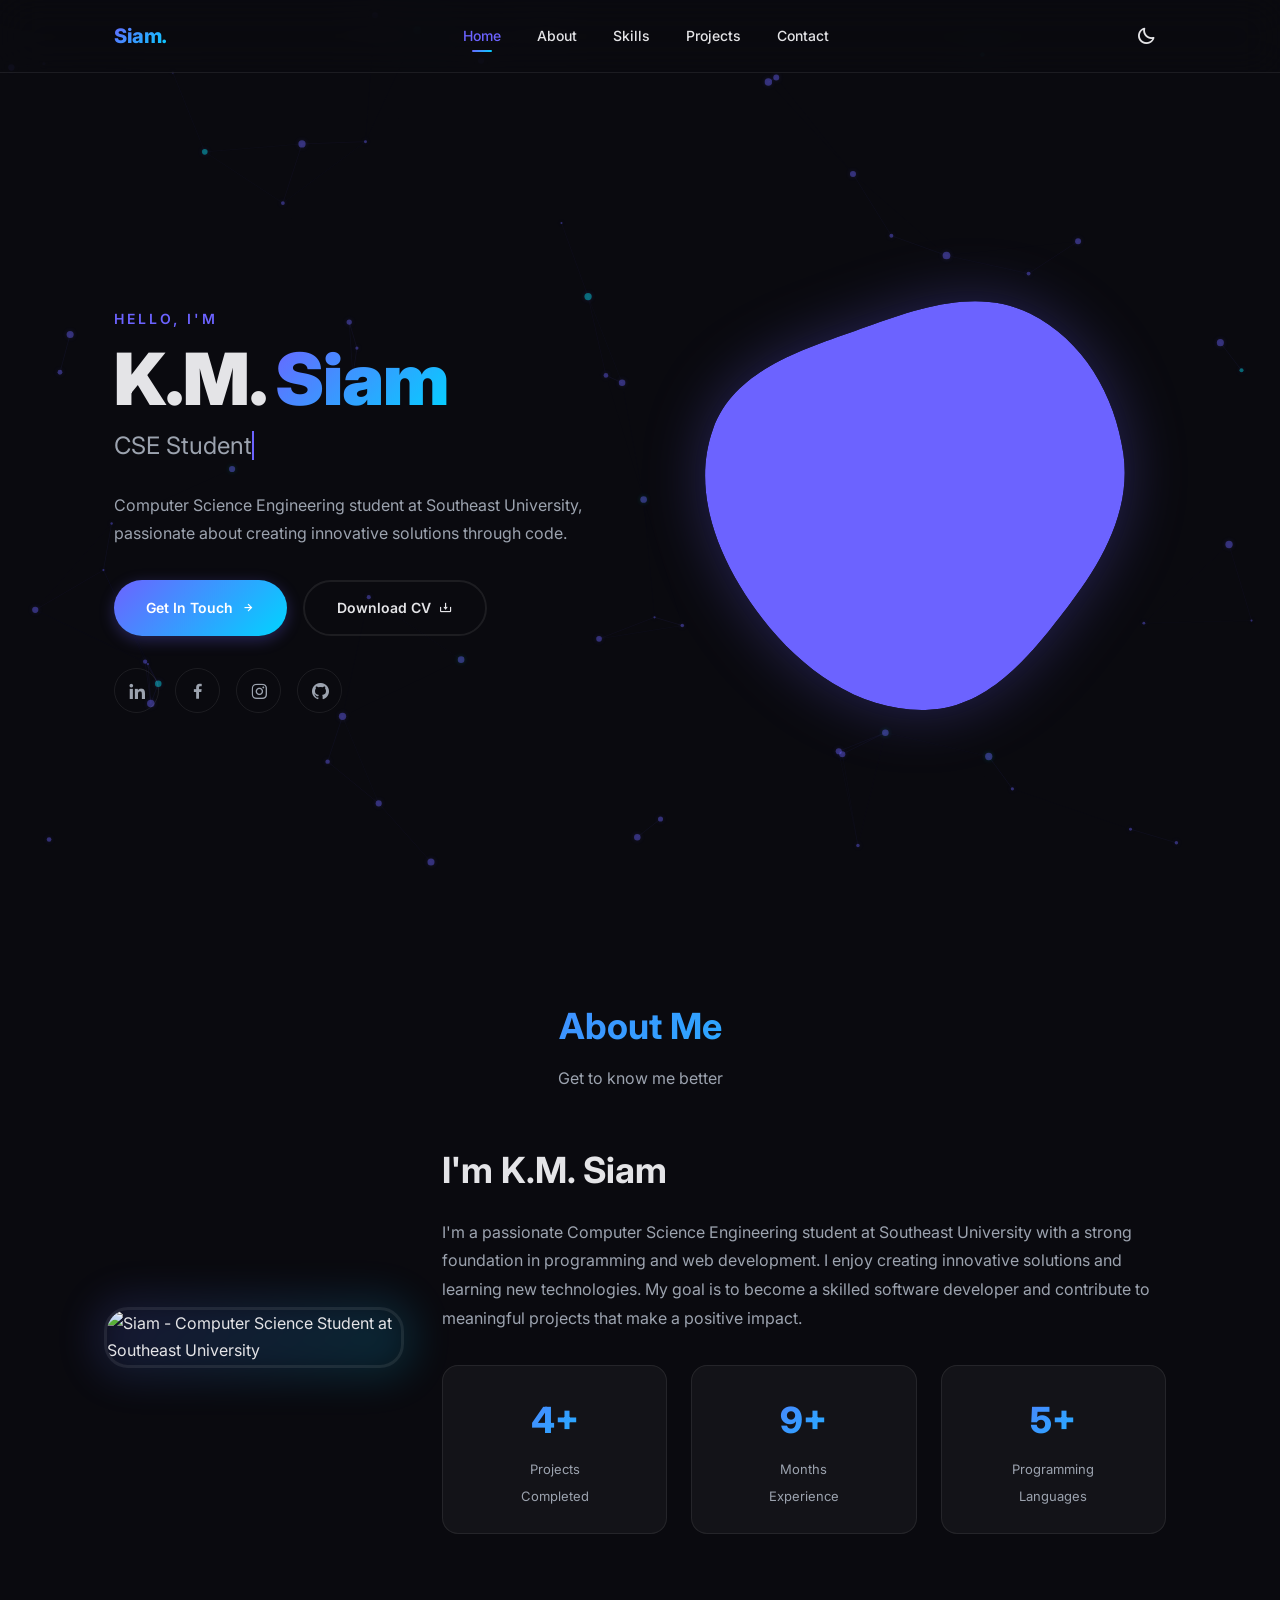
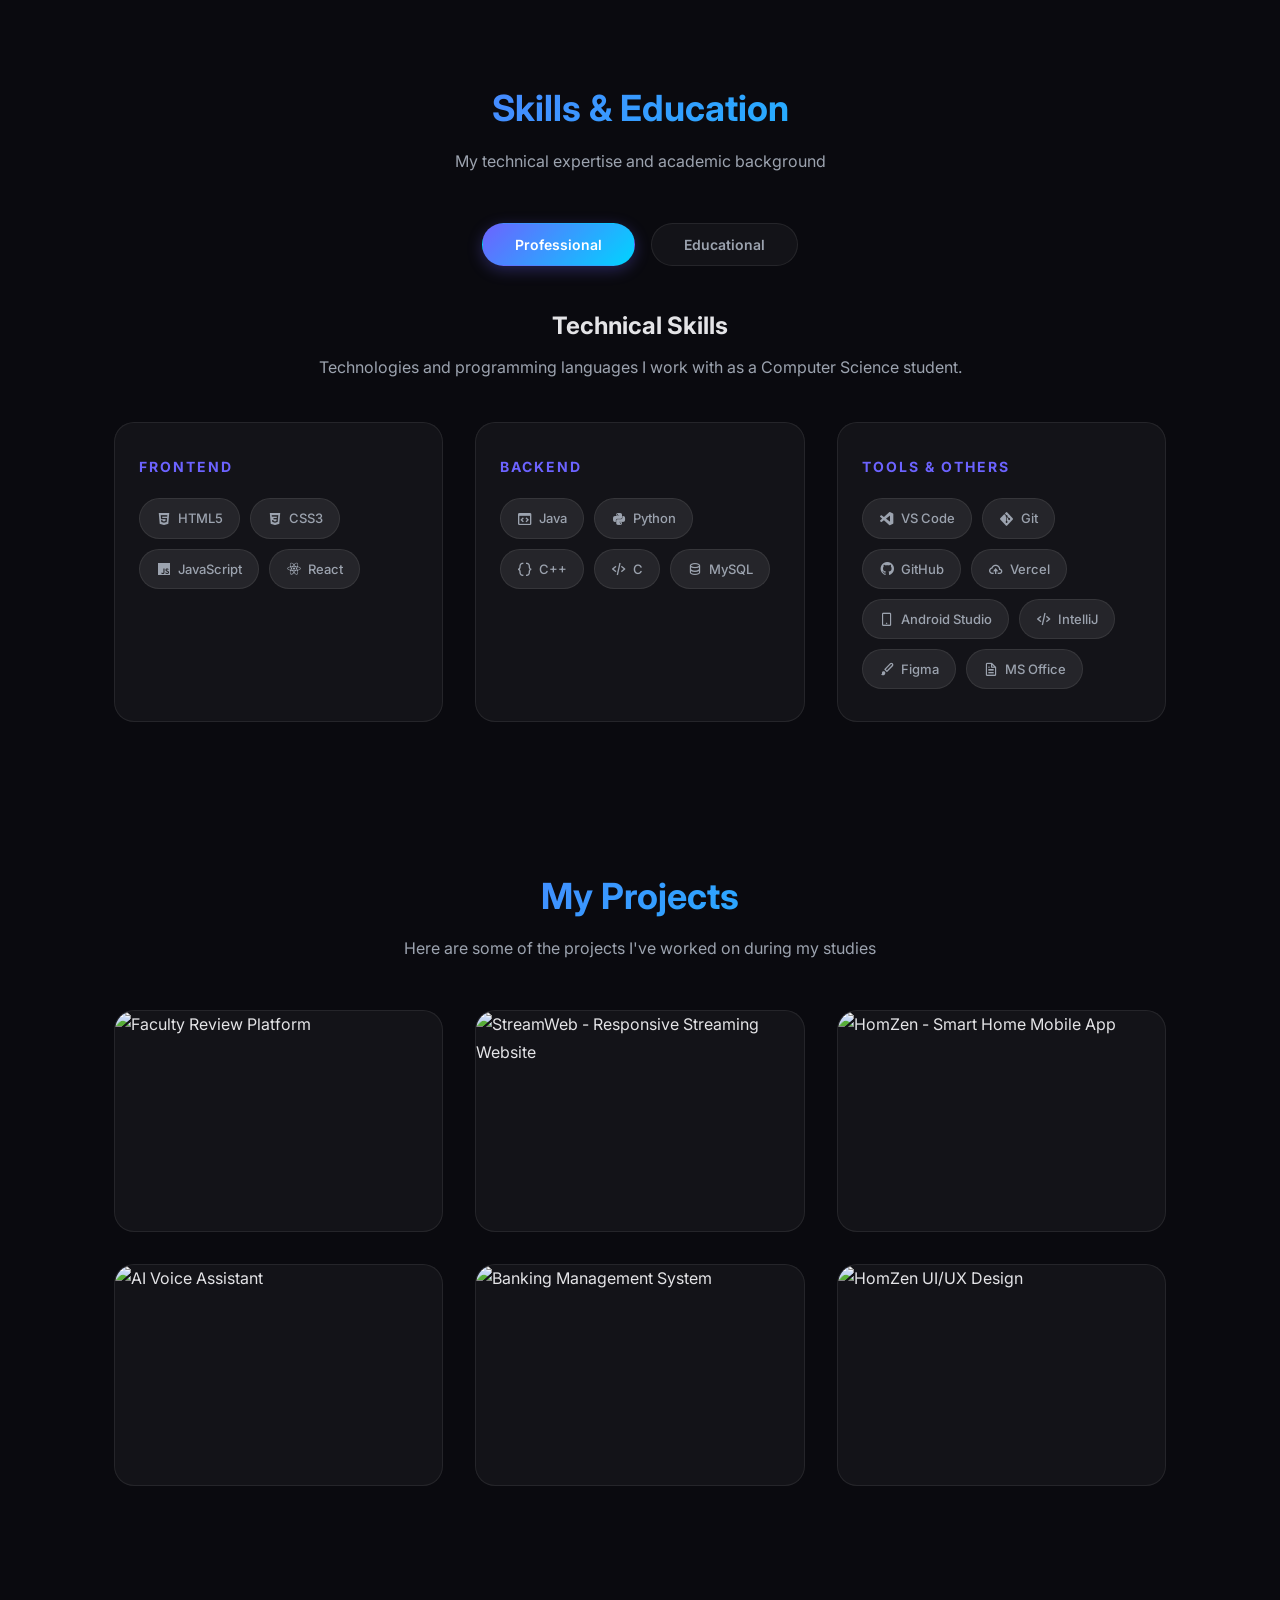
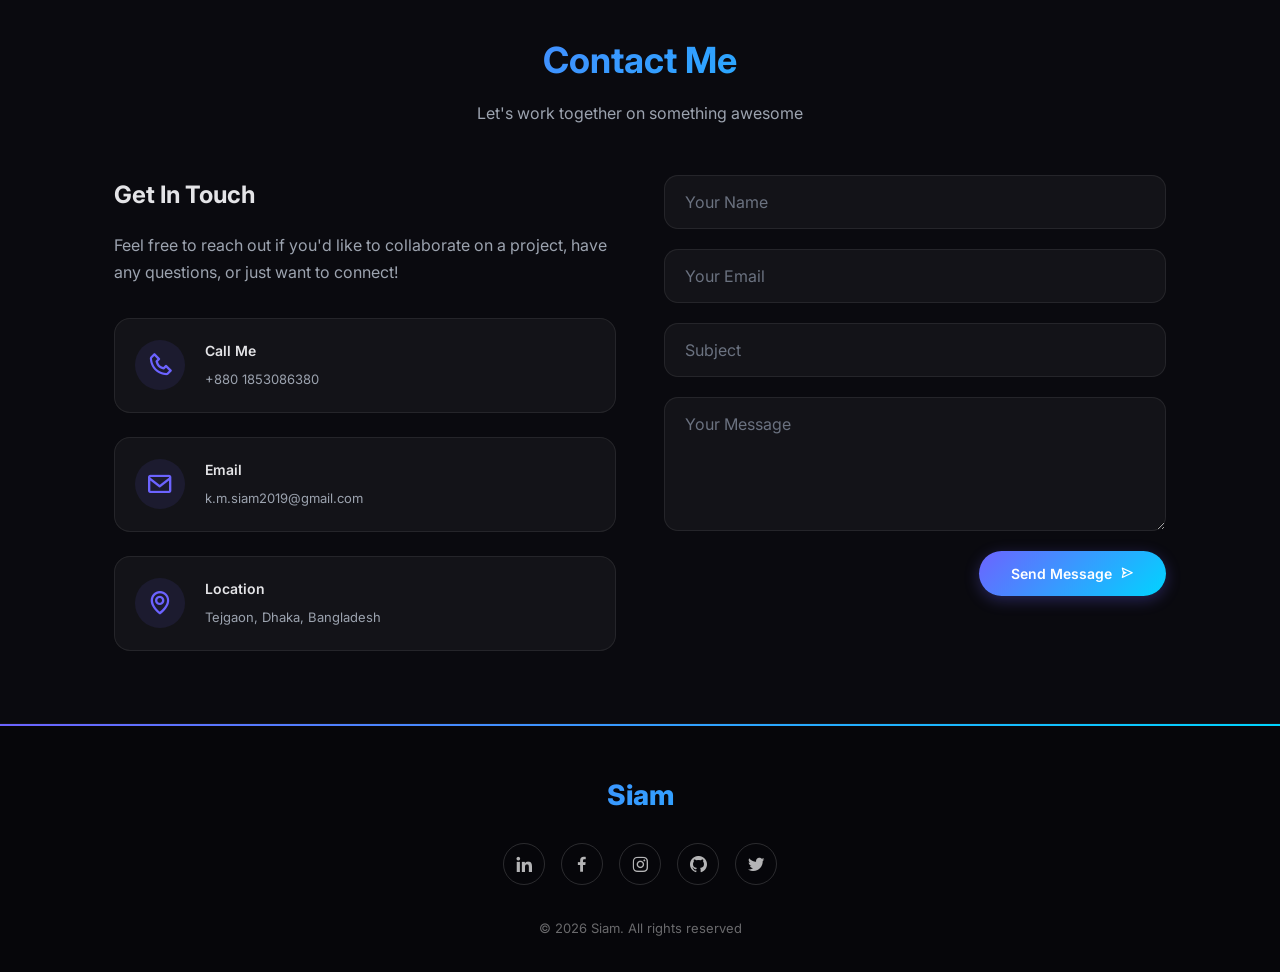
==== commit c705a575: "Add project cards for Faculty Review and AI Voice Assistant Added new project cards for Faculty Revi" ====
--- a/index.html
+++ b/index.html
@@ -214,6 +214,19 @@
                     <p class="section-subtitle reveal">Here are some of the projects I've worked on during my studies</p>
 
                     <div class="work__container">
+                        <a href="https://facultyreview-bd.vercel.app/" target="_blank" rel="noopener noreferrer" class="work__card reveal">
+                            <img src="https://res.cloudinary.com/dxqqwmklh/image/upload/v1774890008/FacultyReview_l7uds9.png" alt="Faculty Review Platform" class="work__card-img" loading="lazy">
+                            <div class="work__card-overlay">
+                                <h3 class="work__card-title">Faculty Review</h3>
+                                <p class="work__card-desc">Full-stack faculty review platform</p>
+                                <div class="work__card-tags">
+                                    <span class="work__card-tag">React</span>
+                                    <span class="work__card-tag">Node.js</span>
+                                    <span class="work__card-tag">MongoDB</span>
+                                </div>
+                            </div>
+                        </a>
+                        
                         <a href="https://streamweb-bd.vercel.app/" target="_blank" rel="noopener noreferrer" class="work__card reveal">
                             <img src="https://res.cloudinary.com/dxqqwmklh/image/upload/v1774888632/StreamWeb_tgvvdk.png" alt="StreamWeb - Responsive Streaming Website" class="work__card-img" loading="lazy">
                             <div class="work__card-overlay">
@@ -239,6 +252,18 @@
                             </div>
                         </a>
 
+                        <a href="https://github.com/KMSiam/Local-Voice-Assistant" target="_blank" rel="noopener noreferrer" class="work__card reveal">
+                            <img src="https://res.cloudinary.com/dxqqwmklh/image/upload/v1774890624/AIVoiceAssistant_pujama.jpg" alt="AI Voice Assistant" class="work__card-img" loading="lazy">
+                            <div class="work__card-overlay">
+                                <h3 class="work__card-title">AI Voice Assistant</h3>
+                                <p class="work__card-desc">Local AI-powered voice assistant</p>
+                                <div class="work__card-tags">
+                                    <span class="work__card-tag">Python</span>
+                                    <span class="work__card-tag">AI</span>
+                                </div>
+                            </div>
+                        </a>
+
                         <a href="https://github.com/KMSiam/Banking-system-" target="_blank" rel="noopener noreferrer" class="work__card reveal">
                             <img src="https://res.cloudinary.com/dxqqwmklh/image/upload/v1774889377/MobileBanking_kb0ngz.png" alt="Banking Management System" class="work__card-img" loading="lazy">
                             <div class="work__card-overlay">
@@ -251,19 +276,6 @@
                             </div>
                         </a>
 
-                        <a href="https://facultyreview-bd.vercel.app/" target="_blank" rel="noopener noreferrer" class="work__card reveal">
-                            <img src="https://res.cloudinary.com/dxqqwmklh/image/upload/v1774890008/FacultyReview_l7uds9.png" alt="Faculty Review Platform" class="work__card-img" loading="lazy">
-                            <div class="work__card-overlay">
-                                <h3 class="work__card-title">Faculty Review</h3>
-                                <p class="work__card-desc">Full-stack faculty review platform</p>
-                                <div class="work__card-tags">
-                                    <span class="work__card-tag">React</span>
-                                    <span class="work__card-tag">Node.js</span>
-                                    <span class="work__card-tag">MongoDB</span>
-                                </div>
-                            </div>
-                        </a>
-
                         <a href="https://www.figma.com/community/file/1565414662140521763" target="_blank" rel="noopener noreferrer" class="work__card reveal">
                             <img src="https://res.cloudinary.com/dxqqwmklh/image/upload/v1774890397/HomZenFigma_gkylrm.png" alt="HomZen UI/UX Design" class="work__card-img" loading="lazy">
                             <div class="work__card-overlay">
@@ -272,18 +284,6 @@
                                 <div class="work__card-tags">
                                     <span class="work__card-tag">Figma</span>
                                     <span class="work__card-tag">UI/UX</span>
-                                </div>
-                            </div>
-                        </a>
-
-                        <a href="https://github.com/KMSiam/Local-Voice-Assistant" target="_blank" rel="noopener noreferrer" class="work__card reveal">
-                            <img src="https://res.cloudinary.com/dxqqwmklh/image/upload/v1774890624/AIVoiceAssistant_pujama.jpg" alt="AI Voice Assistant" class="work__card-img" loading="lazy">
-                            <div class="work__card-overlay">
-                                <h3 class="work__card-title">AI Voice Assistant</h3>
-                                <p class="work__card-desc">Local AI-powered voice assistant</p>
-                                <div class="work__card-tags">
-                                    <span class="work__card-tag">Python</span>
-                                    <span class="work__card-tag">AI</span>
                                 </div>
                             </div>
                         </a>
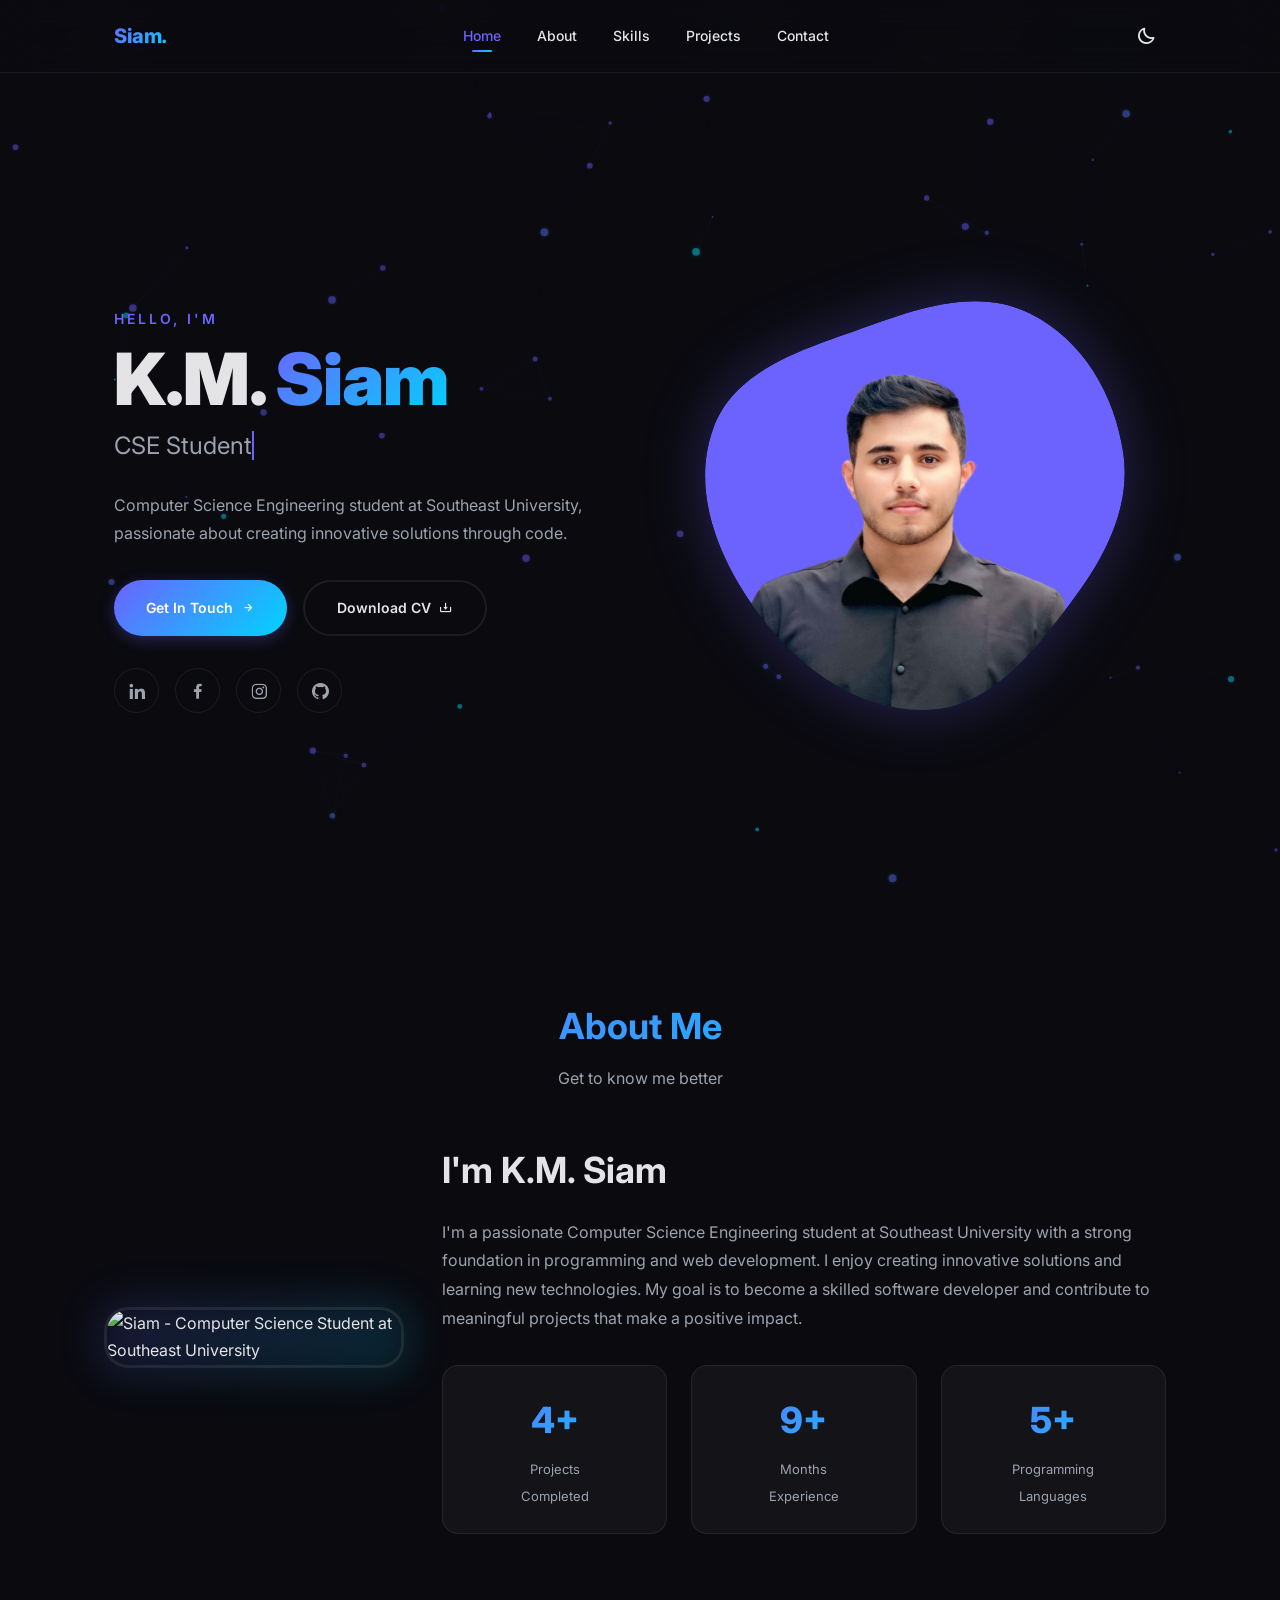
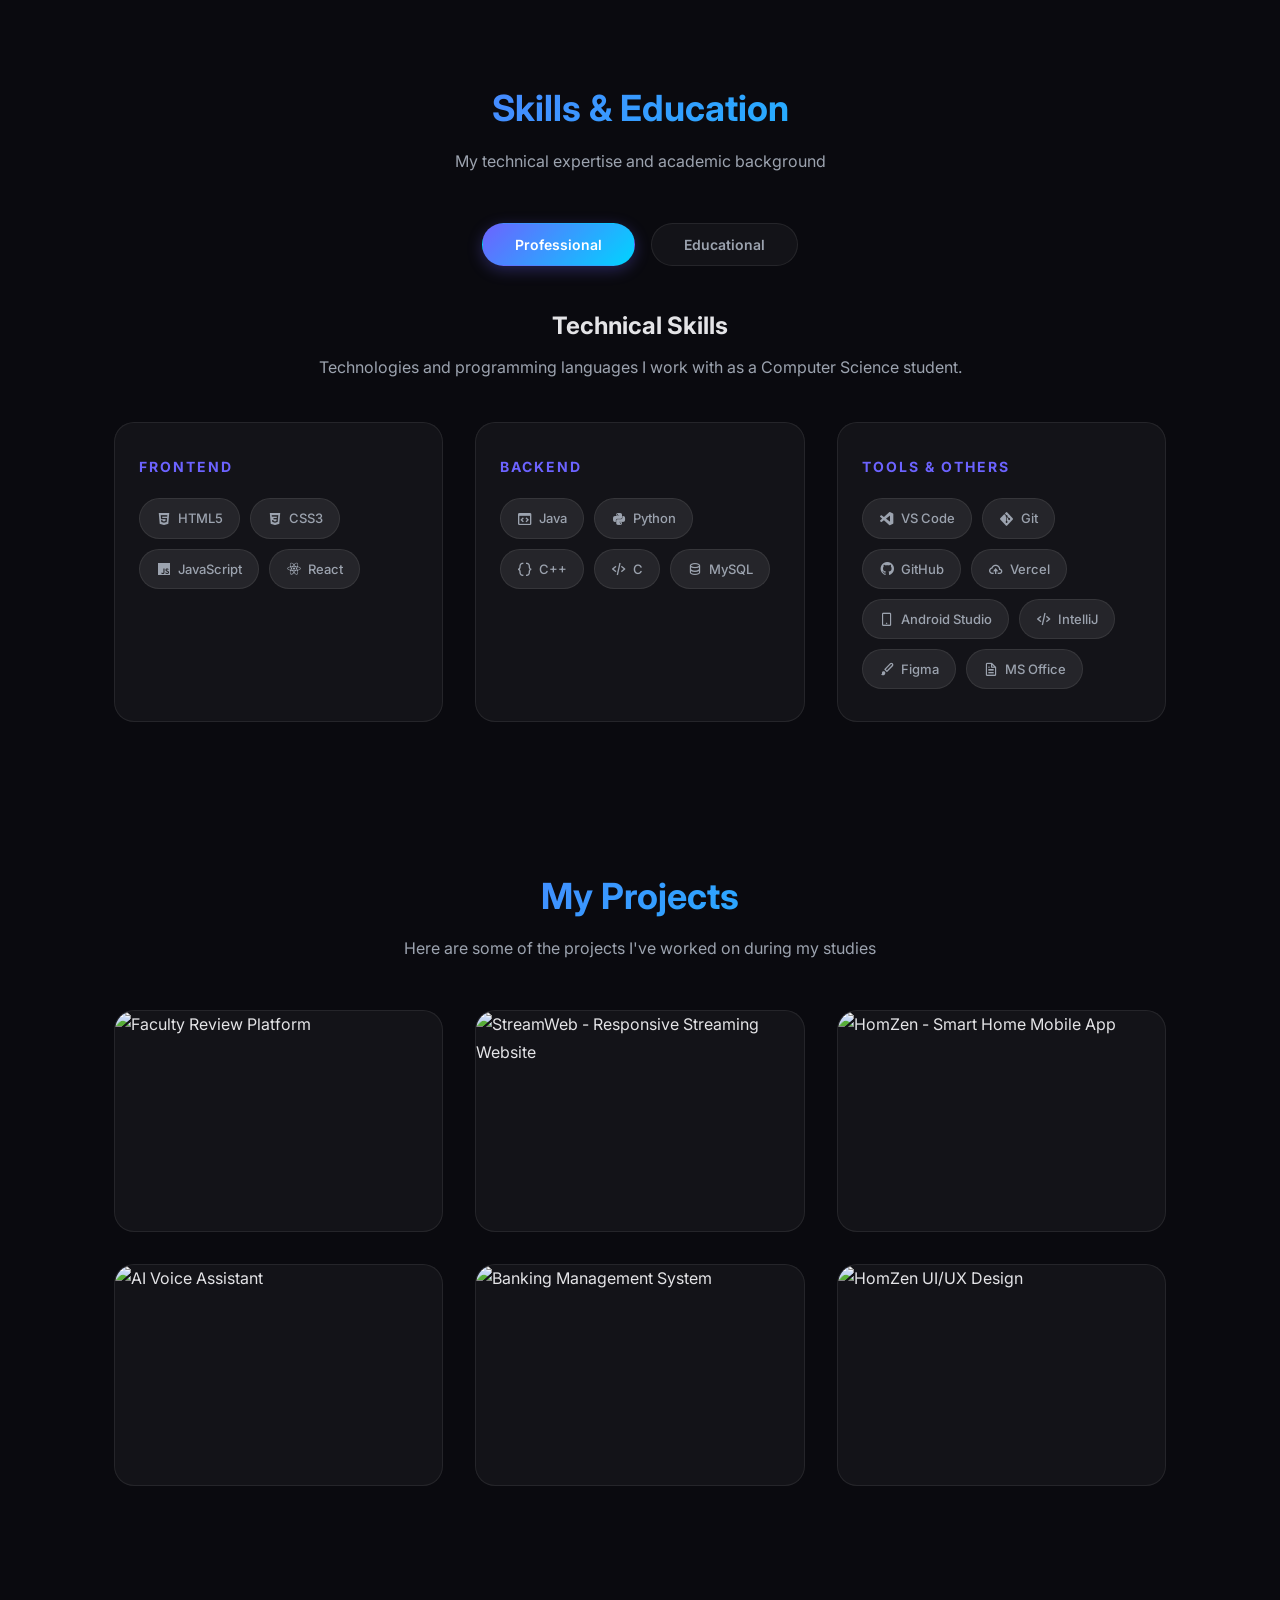
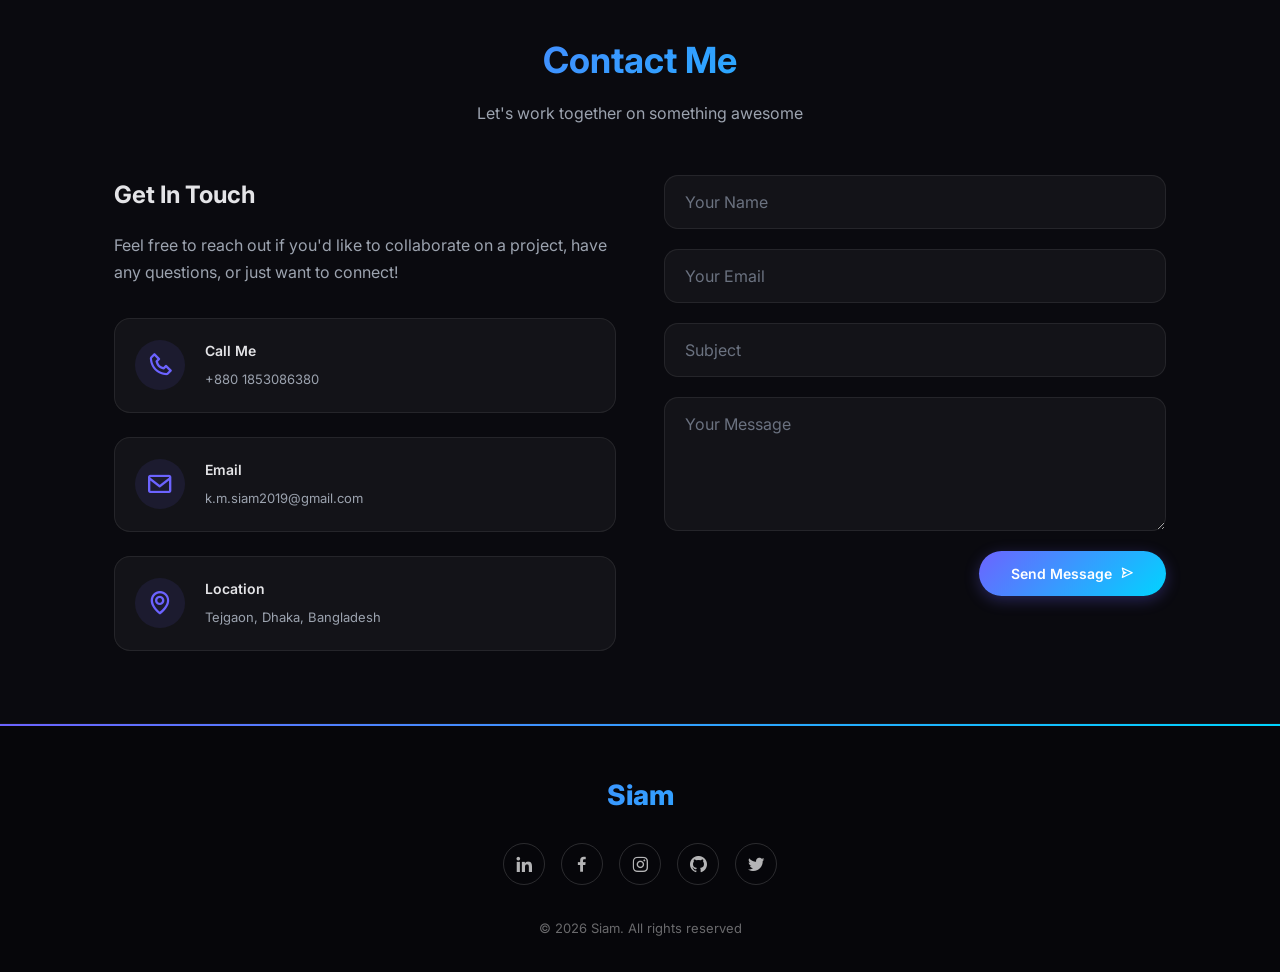
==== commit fa5ad8b7: "add new CV" ====
--- a/index.html
+++ b/index.html
@@ -72,7 +72,7 @@
                         
                         <div class="home__buttons">
                             <a href="#contact" class="button button--primary">Get In Touch <i class='bx bx-right-arrow-alt'></i></a>
-                            <a href="assets/pdf/K.M.Siam_CV.pdf" class="button button--ghost" download>Download CV <i class='bx bx-download'></i></a>
+                            <a href="assets/pdf/K.M.Siam_CV_V2.pdf" class="button button--ghost" download>Download CV <i class='bx bx-download'></i></a>
                         </div>
 
                         <div class="home__social">
